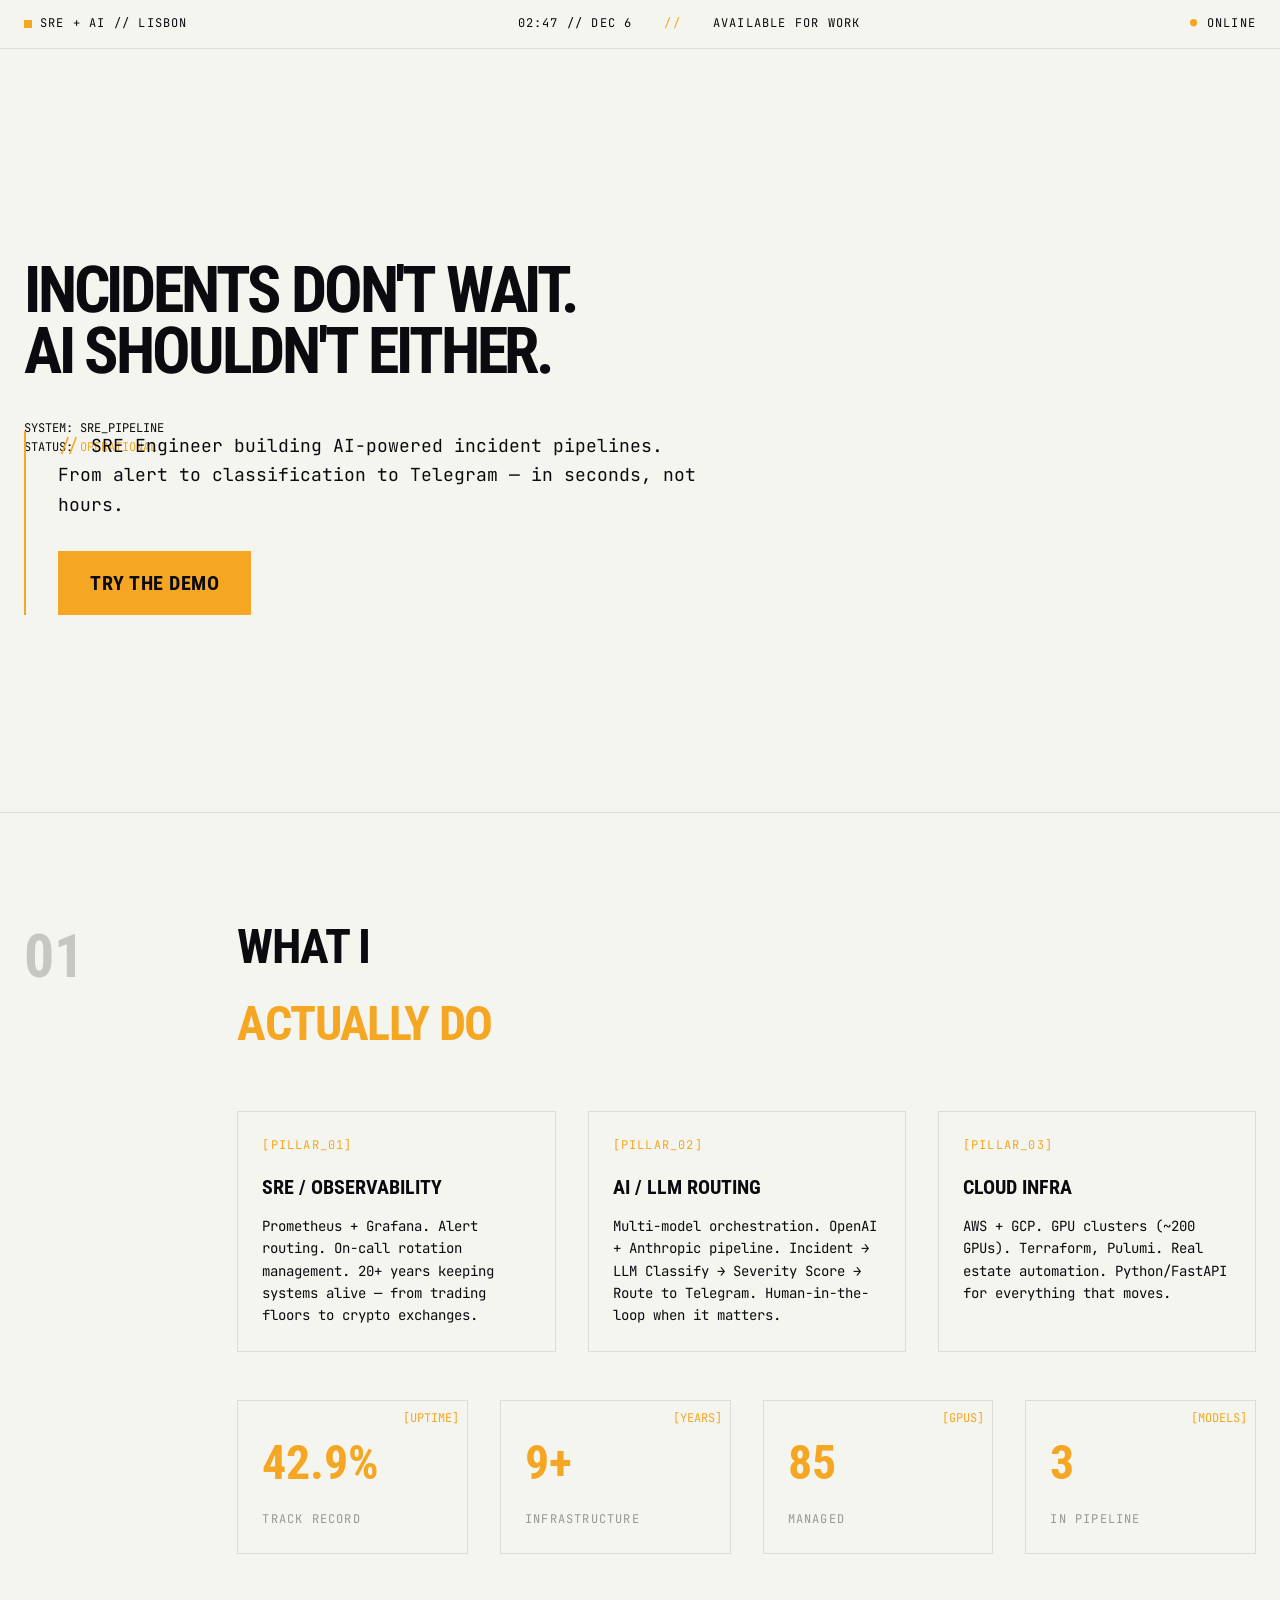
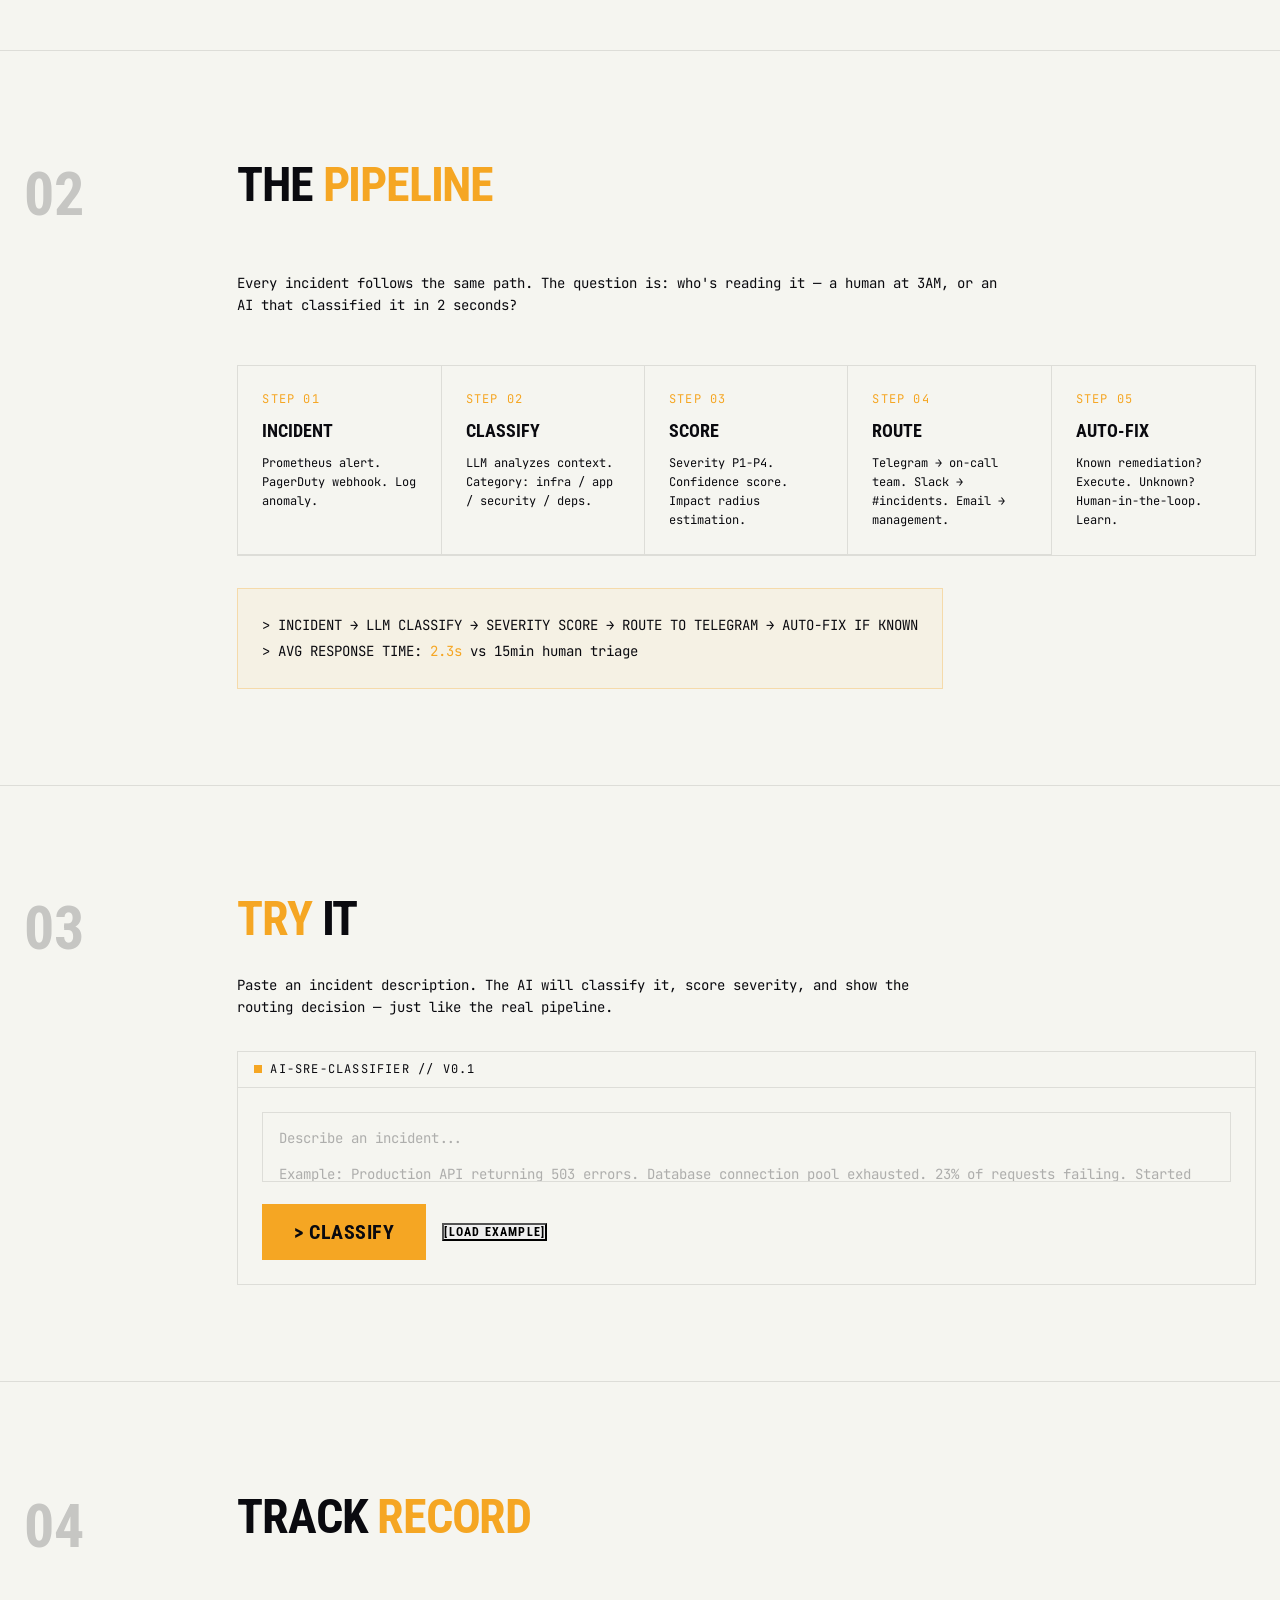
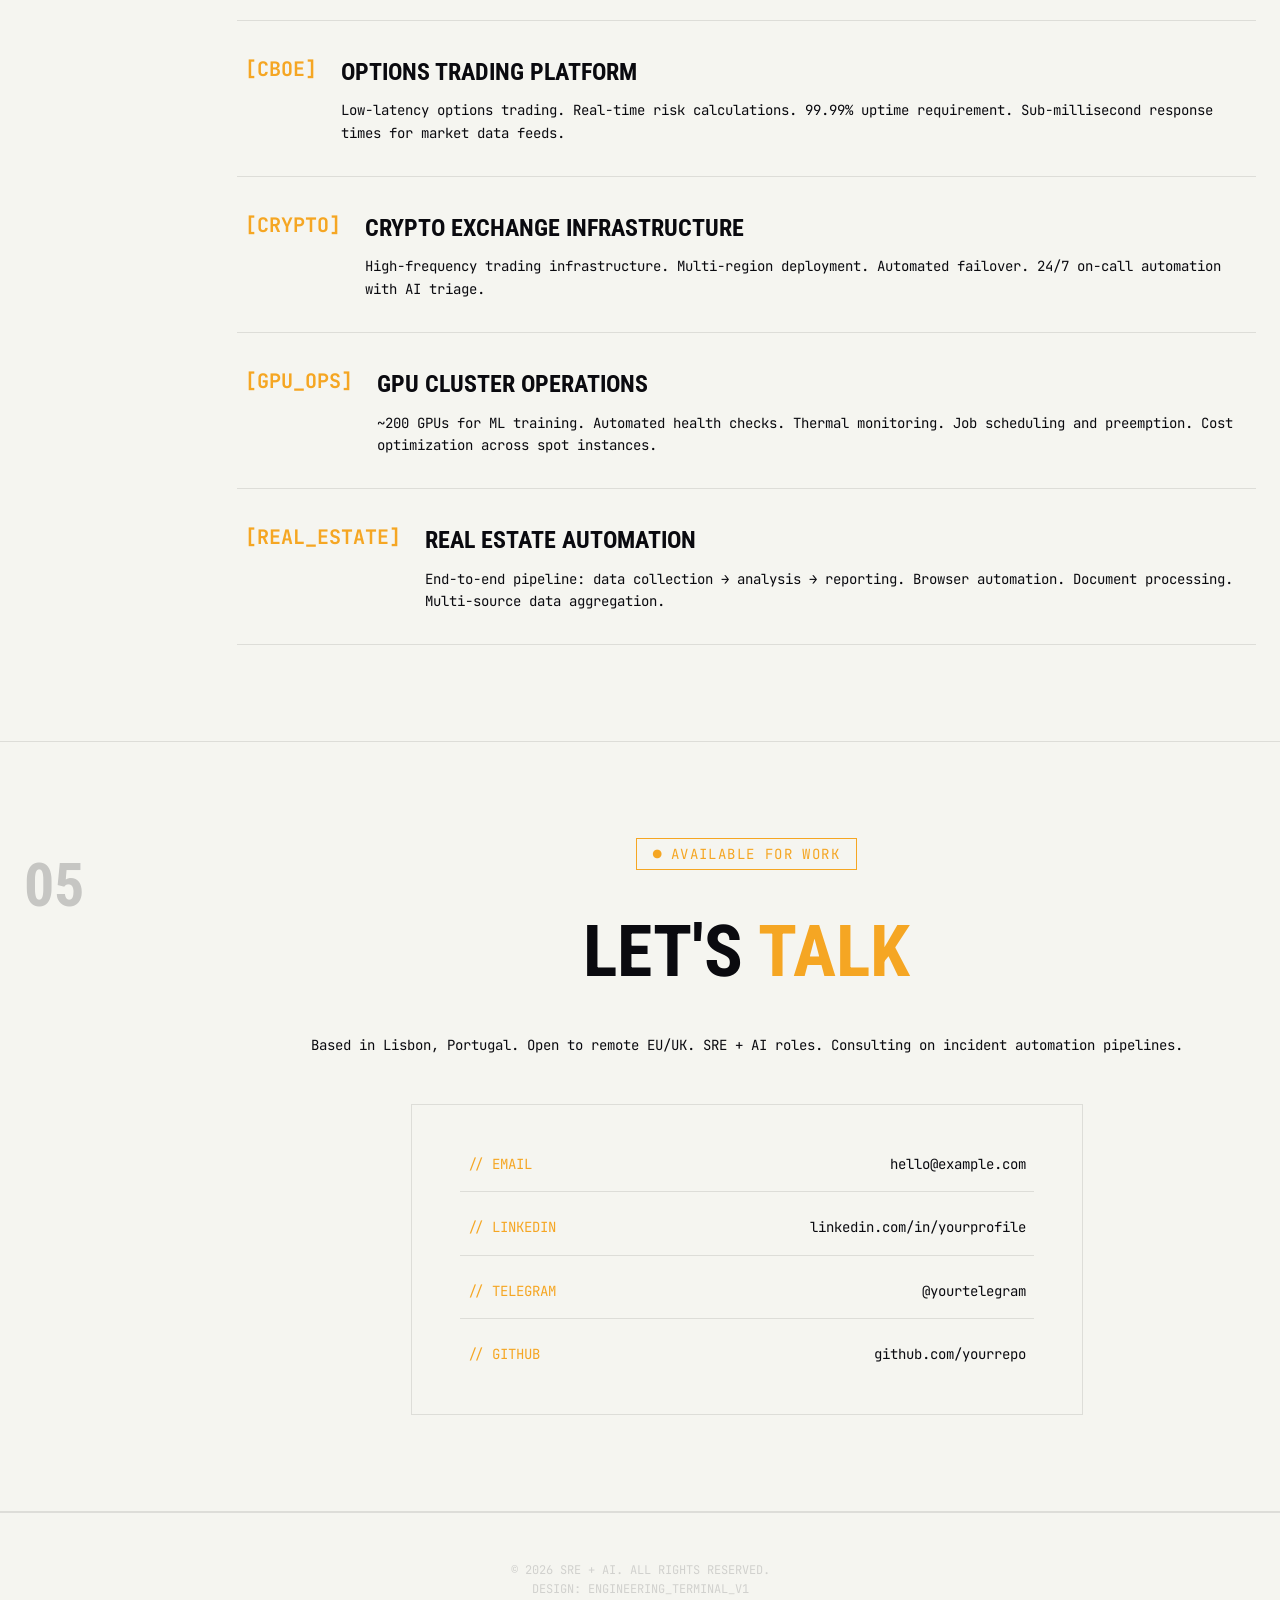
==== static/index.html @ 2156b321 "Initial commit: prepared for GitHub Pages deployment with GitHub Actions" ====
<!DOCTYPE html>
<html lang="en" class="scroll-smooth">
<head>
  <meta charset="UTF-8">
  <meta name="viewport" content="width=device-width, initial-scale=1.0">
  <title>SRE + AI // Lisbon</title>
  <link rel="preconnect" href="https://fonts.googleapis.com">
  <link rel="preconnect" href="https://fonts.gstatic.com" crossorigin>
  <link href="https://fonts.googleapis.com/css2?family=JetBrains+Mono:wght@400;700&family=Roboto+Condensed:wght@400;700&display=swap" rel="stylesheet">
  <link rel="stylesheet" href="styles.css">
</head>
<body>

  <!-- ============ NAV ============ -->
  <nav class="nav-bar">
    <div class="nav-inner">
      <div class="flex items-center gap-2">
        <span class="pulse-dot w-2 h-2 bg-accent inline-block"></span>
        <span>SRE + AI // Lisbon</span>
      </div>
      <div class="hidden md:flex gap-8">
        <span id="nav-clock"></span>
        <span class="text-accent">//</span>
        <span>AVAILABLE FOR WORK</span>
      </div>
      <div class="text-black/50">
        <span class="text-accent font-bold blink">●</span> ONLINE
      </div>
    </div>
  </nav>

  <main class="main-content">

    <!-- ============ HERO ============ -->
    <section class="hero-section fade-in-section">
      <div class="absolute top-10 right-6 text-xs text-black/20 hidden md:block">
        SYSTEM: SRE_PIPELINE<br>
        STATUS: <span class="text-accent">OPERATIONAL</span>
      </div>
      <div class="max-w-5xl">
        <h1 class="hero-headline font-display reveal-text" id="hero-headline">
          INCIDENTS DON'T WAIT.<br>
          AI SHOULDN'T EITHER.
        </h1>
        <div class="hero-sidebar-line fade-in-section grid md:grid-cols-12 gap-8">
          <div class="md:col-span-8">
            <p class="text-lg md:text-xl text-black/70 leading-relaxed mb-8">
              <span class="text-accent">//</span> SRE Engineer building AI-powered incident pipelines. From alert to classification to Telegram — in seconds, not hours.
            </p>
            <a href="#try-it" class="cta-button">
              TRY THE DEMO
            </a>
          </div>
        </div>
      </div>
    </section>

    <!-- ============ 01: WHAT I DO ============ -->
    <section class="section-grid fade-in-section">
      <div class="section-number font-display">01</div>
      <div class="section-content">
        <h2 class="font-display text-4xl md:text-5xl uppercase mb-12 tracking-tight">
          WHAT I<br>
          <span class="text-accent">ACTUALLY DO</span>
        </h2>
        <div class="grid md:grid-cols-3 gap-8">
          <!-- Pillar 1 -->
          <div class="border border-black/10 p-6">
            <div class="text-accent text-xs mb-4 uppercase tracking-widest">[PILLAR_01]</div>
            <h3 class="font-display text-xl uppercase mb-3">SRE / Observability</h3>
            <p class="text-black/50 text-sm">Prometheus + Grafana. Alert routing. On-call rotation management. 20+ years keeping systems alive — from trading floors to crypto exchanges.</p>
          </div>
          <!-- Pillar 2 -->
          <div class="border border-black/10 p-6">
            <div class="text-accent text-xs mb-4 uppercase tracking-widest">[PILLAR_02]</div>
            <h3 class="font-display text-xl uppercase mb-3">AI / LLM Routing</h3>
            <p class="text-black/50 text-sm">Multi-model orchestration. OpenAI + Anthropic pipeline. Incident → LLM Classify → Severity Score → Route to Telegram. Human-in-the-loop when it matters.</p>
          </div>
          <!-- Pillar 3 -->
          <div class="border border-black/10 p-6">
            <div class="text-accent text-xs mb-4 uppercase tracking-widest">[PILLAR_03]</div>
            <h3 class="font-display text-xl uppercase mb-3">Cloud Infra</h3>
            <p class="text-black/50 text-sm">AWS + GCP. GPU clusters (~200 GPUs). Terraform, Pulumi. Real estate automation. Python/FastAPI for everything that moves.</p>
          </div>
        </div>
        <!-- Stats row -->
        <div class="grid grid-cols-2 md:grid-cols-4 gap-8 mt-12">
          <div class="stat-card border border-black/10 p-6 relative">
            <div class="stat-card-label text-accent">[UPTIME]</div>
            <div class="stat-number font-display text-5xl text-accent mb-2 counter" data-target="99" data-suffix=".9%">0.9%</div>
            <div class="stat-desc">TRACK RECORD</div>
          </div>
          <div class="stat-card border border-black/10 p-6 relative">
            <div class="stat-card-label text-accent">[YEARS]</div>
            <div class="stat-number font-display text-5xl text-accent mb-2 counter" data-target="20" data-suffix="+">0+</div>
            <div class="stat-desc">INFRASTRUCTURE</div>
          </div>
          <div class="stat-card border border-black/10 p-6 relative">
            <div class="stat-card-label text-accent">[GPUS]</div>
            <div class="stat-number font-display text-5xl text-accent mb-2 counter" data-target="200" data-suffix="">0</div>
            <div class="stat-desc">MANAGED</div>
          </div>
          <div class="stat-card border border-black/10 p-6 relative">
            <div class="stat-card-label text-accent">[MODELS]</div>
            <div class="stat-number font-display text-5xl text-accent mb-2 counter" data-target="5" data-suffix="">0</div>
            <div class="stat-desc">IN PIPELINE</div>
          </div>
        </div>
      </div>
    </section>

    <!-- ============ 02: AI SRE PIPELINE ============ -->
    <section class="section-grid fade-in-section">
      <div class="section-number font-display">02</div>
      <div class="section-content">
        <h2 class="font-display text-4xl md:text-5xl uppercase mb-12 tracking-tight">
          THE <span class="text-accent">PIPELINE</span>
        </h2>
        <p class="text-black/60 mb-12 max-w-3xl">
          Every incident follows the same path. The question is: who's reading it — a human at 3AM, or an AI that classified it in 2 seconds?
        </p>
        <!-- Pipeline visual -->
        <div class="grid md:grid-cols-5 gap-0 border border-black/10">
          <div class="p-6 border-b md:border-b-0 md:border-r border-black/10 bg-accent/5">
            <div class="text-accent text-xs uppercase tracking-widest mb-2">STEP 01</div>
            <h4 class="font-display text-lg uppercase mb-2">Incident</h4>
            <p class="text-black/40 text-xs">Prometheus alert. PagerDuty webhook. Log anomaly.</p>
          </div>
          <div class="p-6 border-b md:border-b-0 md:border-r border-black/10">
            <div class="text-accent text-xs uppercase tracking-widest mb-2">STEP 02</div>
            <h4 class="font-display text-lg uppercase mb-2">Classify</h4>
            <p class="text-black/40 text-xs">LLM analyzes context. Category: infra / app / security / deps.</p>
          </div>
          <div class="p-6 border-b md:border-b-0 md:border-r border-black/10 bg-accent/5">
            <div class="text-accent text-xs uppercase tracking-widest mb-2">STEP 03</div>
            <h4 class="font-display text-lg uppercase mb-2">Score</h4>
            <p class="text-black/40 text-xs">Severity P1-P4. Confidence score. Impact radius estimation.</p>
          </div>
          <div class="p-6 border-b md:border-b-0 md:border-r border-black/10">
            <div class="text-accent text-xs uppercase tracking-widest mb-2">STEP 04</div>
            <h4 class="font-display text-lg uppercase mb-2">Route</h4>
            <p class="text-black/40 text-xs">Telegram → on-call team. Slack → #incidents. Email → management.</p>
          </div>
          <div class="p-6 bg-accent/5">
            <div class="text-accent text-xs uppercase tracking-widest mb-2">STEP 05</div>
            <h4 class="font-display text-lg uppercase mb-2">Auto-Fix</h4>
            <p class="text-black/40 text-xs">Known remediation? Execute. Unknown? Human-in-the-loop. Learn.</p>
          </div>
        </div>
        <div class="highlight-block mt-8 max-w-3xl">
          > INCIDENT → LLM CLASSIFY → SEVERITY SCORE → ROUTE TO TELEGRAM → AUTO-FIX IF KNOWN<br>
          > AVG RESPONSE TIME: <span class="text-accent">2.3s</span> vs 15min human triage
        </div>
      </div>
    </section>

    <!-- ============ 03: TRY IT (INTERACTIVE DEMO) ============ -->
    <section id="try-it" class="section-grid fade-in-section">
      <div class="section-number font-display">03</div>
      <div class="section-content">
        <h2 class="font-display text-4xl md:text-5xl uppercase mb-4 tracking-tight">
          <span class="text-accent">TRY</span> IT
        </h2>
        <p class="text-black/60 mb-8 max-w-2xl">
          Paste an incident description. The AI will classify it, score severity, and show the routing decision — just like the real pipeline.
        </p>

        <!-- Demo terminal -->
        <div class="border border-black/10 bg-black/5">
          <!-- Terminal header -->
          <div class="border-b border-black/10 px-4 py-2 flex items-center gap-2 text-xs text-black/40 uppercase tracking-widest">
            <span class="pulse-dot w-2 h-2 bg-accent inline-block"></span>
            ai-sre-classifier // v0.1
          </div>
          <!-- Input area -->
          <div class="p-6">
            <textarea id="incident-input" class="input-area w-full h-32 bg-transparent border border-black/10 p-4 font-mono text-sm resize-none focus:outline-none focus:border-accent transition-colors" placeholder="Describe an incident...&#10;&#10;Example: Production API returning 503 errors. Database connection pool exhausted. 23% of requests failing. Started 15 minutes ago."></textarea>
            <div class="flex items-center gap-4 mt-4">
              <button id="classify-btn" class="cta-button text-sm py-3 px-6" onclick="classifyIncident()">
                > CLASSIFY
              </button>
              <button class="text-black/40 hover:text-black/70 text-xs uppercase tracking-widest transition-colors" onclick="loadExample()">
                [LOAD EXAMPLE]
              </button>
              <span id="classify-status" class="text-xs text-black/30 ml-auto"></span>
            </div>
          </div>
          <!-- Output area -->
          <div id="output-area" class="border-t border-black/10 p-6 font-mono text-sm hidden">
            <div id="output-lines" class="space-y-1"></div>
          </div>
        </div>

      </div>
    </section>

    <!-- ============ 04: TRACK RECORD ============ -->
    <section class="section-grid fade-in-section">
      <div class="section-number font-display">04</div>
      <div class="section-content">
        <h2 class="font-display text-4xl md:text-5xl uppercase mb-16 tracking-tight">
          TRACK <span class="text-accent">RECORD</span>
        </h2>
        <div>
          <!-- Case 1 -->
          <div class="case-row">
            <div class="flex flex-col md:flex-row gap-6 md:items-start">
              <div class="case-tag">[CBOE]</div>
              <div>
                <h3 class="font-display text-2xl uppercase mb-2">Options Trading Platform</h3>
                <p class="text-black/50 font-mono text-sm">Low-latency options trading. Real-time risk calculations. 99.99% uptime requirement. Sub-millisecond response times for market data feeds.</p>
              </div>
            </div>
          </div>
          <!-- Case 2 -->
          <div class="case-row">
            <div class="flex flex-col md:flex-row gap-6 md:items-start">
              <div class="case-tag">[CRYPTO]</div>
              <div>
                <h3 class="font-display text-2xl uppercase mb-2">Crypto Exchange Infrastructure</h3>
                <p class="text-black/50 font-mono text-sm">High-frequency trading infrastructure. Multi-region deployment. Automated failover. 24/7 on-call automation with AI triage.</p>
              </div>
            </div>
          </div>
          <!-- Case 3 -->
          <div class="case-row">
            <div class="flex flex-col md:flex-row gap-6 md:items-start">
              <div class="case-tag">[GPU_OPS]</div>
              <div>
                <h3 class="font-display text-2xl uppercase mb-2">GPU Cluster Operations</h3>
                <p class="text-black/50 font-mono text-sm">~200 GPUs for ML training. Automated health checks. Thermal monitoring. Job scheduling and preemption. Cost optimization across spot instances.</p>
              </div>
            </div>
          </div>
          <!-- Case 4 -->
          <div class="case-row">
            <div class="flex flex-col md:flex-row gap-6 md:items-start">
              <div class="case-tag">[REAL_ESTATE]</div>
              <div>
                <h3 class="font-display text-2xl uppercase mb-2">Real Estate Automation</h3>
                <p class="text-black/50 font-mono text-sm">End-to-end pipeline: data collection → analysis → reporting. Browser automation. Document processing. Multi-source data aggregation.</p>
              </div>
            </div>
          </div>
        </div>
      </div>
    </section>

    <!-- ============ 05: CTA ============ -->
    <section id="contact" class="section-grid fade-in-section">
      <div class="section-number font-display">05</div>
      <div class="section-content">
        <div class="text-center mb-12">
          <div class="live-badge">
            <span class="blink mr-2">●</span>AVAILABLE FOR WORK
          </div>
          <h2 class="font-display text-5xl md:text-7xl uppercase mb-6">LET'S <span class="text-accent">TALK</span></h2>
          <p class="text-black/50 max-w-xl mx-auto">Based in Lisbon, Portugal. Open to remote EU/UK. SRE + AI roles. Consulting on incident automation pipelines.</p>
        </div>
        <div class="max-w-2xl mx-auto">
          <div class="border border-black/10 bg-black/5 p-8 md:p-12">
            <div class="space-y-6">
              <!-- Contact links -->
              <div class="border-b border-black/10 pb-4 flex justify-between items-center hover:bg-black/5 px-2 transition-colors">
                <span class="text-accent text-sm">// EMAIL</span>
                <a href="mailto:hello@example.com" class="font-mono text-sm hover:text-accent transition-colors">hello@example.com</a>
              </div>
              <div class="border-b border-black/10 pb-4 flex justify-between items-center hover:bg-black/5 px-2 transition-colors">
                <span class="text-accent text-sm">// LINKEDIN</span>
                <a href="#" class="font-mono text-sm hover:text-accent transition-colors">linkedin.com/in/yourprofile</a>
              </div>
              <div class="border-b border-black/10 pb-4 flex justify-between items-center hover:bg-black/5 px-2 transition-colors">
                <span class="text-accent text-sm">// TELEGRAM</span>
                <a href="#" class="font-mono text-sm hover:text-accent transition-colors">@yourtelegram</a>
              </div>
              <div class="flex justify-between items-center hover:bg-black/5 px-2 transition-colors">
                <span class="text-accent text-sm">// GITHUB</span>
                <a href="#" class="font-mono text-sm hover:text-accent transition-colors">github.com/yourrepo</a>
              </div>
            </div>
          </div>
        </div>
      </div>
    </section>

    <!-- ============ FOOTER ============ -->
    <footer class="footer">
      &copy; 2026 SRE + AI. All rights reserved.<br>
      Design: Engineering_Terminal_V1
    </footer>

  </main>

  <!-- ============ SCRIPTS ============ -->
  <script>
    // --- Clock ---
    function updateClock() {
      const el = document.getElementById('nav-clock');
      if (!el) return;
      const now = new Date();
      const h = String(now.getHours()).padStart(2, '0');
      const m = String(now.getMinutes()).padStart(2, '0');
      const months = ['JAN','FEB','MAR','APR','MAY','JUN','JUL','AUG','SEP','OCT','NOV','DEC'];
      el.textContent = h + ':' + m + ' // ' + months[now.getMonth()] + ' ' + now.getDate();
    }
    updateClock();
    setInterval(updateClock, 10000);

    // --- Hero word-by-word reveal ---
    document.addEventListener('DOMContentLoaded', () => {
      const headline = document.getElementById('hero-headline');
      if (!headline) return;
      const lines = headline.innerHTML.split(/<br[^>]*>/i);
      headline.innerHTML = '';
      let wordIndex = 0;
      lines.forEach((line, lineIdx) => {
        const words = line.trim().split(/\s+/).filter(Boolean);
        words.forEach((word, i) => {
          const span = document.createElement('span');
          span.textContent = word;
          span.style.transitionDelay = (wordIndex * 60) + 'ms';
          headline.appendChild(span);
          if (i < words.length - 1) headline.appendChild(document.createTextNode(' '));
          setTimeout(() => span.classList.add('visible'), 100);
          wordIndex++;
        });
        if (lineIdx < lines.length - 1) headline.appendChild(document.createElement('br'));
      });
    });

    // --- Scroll fade-in + counters ---
    const observer = new IntersectionObserver((entries) => {
      entries.forEach(entry => {
        if (entry.isIntersecting) {
          entry.target.classList.add('is-visible');
          entry.target.querySelectorAll('.counter').forEach(counter => {
            const target = +counter.getAttribute('data-target');
            const suffix = counter.getAttribute('data-suffix') || '';
            const duration = 2000;
            const increment = target / (duration / 16);
            let current = 0;
            const update = () => {
              current += increment;
              if (current < target) {
                counter.innerText = Math.ceil(current) + suffix;
                requestAnimationFrame(update);
              } else {
                counter.innerText = target + suffix;
              }
            };
            update();
            counter.classList.remove('counter');
          });
        }
      });
    }, { threshold: 0.1, rootMargin: '0px 0px -50px 0px' });
    document.querySelectorAll('.fade-in-section').forEach(s => observer.observe(s));

    // --- Incident Demo ---
    const incidentExamples = [
      "Production API returning 503 errors. Database connection pool exhausted. 23% of requests failing. Started 15 minutes ago.",
      "Disk usage at 98% on primary DB server. Write latency increased 5x. Replication lag growing. No auto-scaling configured.",
      "Suspicious login attempts detected from 3 different countries within 5 minutes. Account lockout policy not triggered. Potential credential stuffing attack.",
      "Kubernetes pod CrashLoopBackOff on payment-service. OOMKilled. Memory limit 512Mi, actual usage 1.2Gi. No recent deployments.",
      "SSL certificate expires in 48 hours on cdn.example.com. Auto-renewal failed. ACME challenge DNS record missing."
    ];

    function loadExample() {
      const input = document.getElementById('incident-input');
      input.value = incidentExamples[Math.floor(Math.random() * incidentExamples.length)];
      input.focus();
    }

    // Simulated classification (works without backend)
    function classifyIncident() {
      const input = document.getElementById('incident-input').value.trim();
      if (!input) return;

      const btn = document.getElementById('classify-btn');
      const status = document.getElementById('classify-status');
      const outputArea = document.getElementById('output-area');
      const outputLines = document.getElementById('output-lines');

      btn.disabled = true;
      btn.textContent = '> PROCESSING...';
      status.textContent = 'Analyzing incident...';
      outputArea.classList.remove('hidden');
      outputLines.innerHTML = '';

      // Simple rule-based classifier (demo mode)
      const lower = input.toLowerCase();
      let category, severity, confidence, route, action;

      if (lower.includes('503') || lower.includes('connection pool') || lower.includes('failing') || lower.includes('crashloop') || lower.includes('oom')) {
        category = 'INFRASTRUCTURE';
        severity = 'P1';
        confidence = 92;
        route = 'Telegram → #oncall-primary';
        action = 'Auto-restart pod + scale connection pool';
      } else if (lower.includes('disk') || lower.includes('ssl') || lower.includes('certificate') || lower.includes('latency')) {
        category = 'INFRASTRUCTURE';
        severity = 'P2';
        confidence = 88;
        route = 'Telegram → #infra-team';
        action = 'Manual review recommended';
      } else if (lower.includes('suspicious') || lower.includes('attack') || lower.includes('login') || lower.includes('credential')) {
        category = 'SECURITY';
        severity = 'P1';
        confidence = 95;
        route = 'Telegram → #security-oncall';
        action = 'Block IPs + force password reset';
      } else if (lower.includes('payment') || lower.includes('billing') || lower.includes('transaction')) {
        category = 'APPLICATION';
        severity = 'P1';
        confidence = 90;
        route = 'Telegram → #payments-team';
        action = 'Enable circuit breaker + fallback';
      } else {
        category = 'APPLICATION';
        severity = 'P3';
        confidence = 75;
        route = 'Slack → #incidents';
        action = 'Human triage required';
      }

      const lines = [
        { text: '> INPUT_RECEIVED: ' + input.substring(0, 80) + (input.length > 80 ? '...' : ''), delay: 300 },
        { text: '> CLASSIFYING...', delay: 600 },
        { text: '', delay: 800 },
        { text: '> CATEGORY:    ' + category, delay: 1000, color: category === 'SECURITY' ? '#dc2626' : '#f5a623' },
        { text: '> SEVERITY:    ' + severity, delay: 1200, color: severity === 'P1' ? '#dc2626' : severity === 'P2' ? '#f5a623' : '#0a0a0f' },
        { text: '> CONFIDENCE:  ' + confidence + '%', delay: 1400 },
        { text: '> ROUTE:       ' + route, delay: 1600, color: '#f5a623' },
        { text: '> ACTION:      ' + action, delay: 1800 },
        { text: '', delay: 1900 },
        { text: '> STATUS: CLASSIFIED in ' + (Math.random() * 1.5 + 1.5).toFixed(1) + 's', delay: 2100, color: '#16a34a' },
      ];

      lines.forEach(line => {
        setTimeout(() => {
          const div = document.createElement('div');
          div.textContent = line.text;
          if (line.color) div.style.color = line.color;
          div.style.opacity = '0';
          div.style.transform = 'translateX(-10px)';
          div.style.transition = 'opacity 0.3s, transform 0.3s';
          outputLines.appendChild(div);
          requestAnimationFrame(() => {
            div.style.opacity = '1';
            div.style.transform = 'translateX(0)';
          });
        }, line.delay);
      });

      setTimeout(() => {
        btn.disabled = false;
        btn.textContent = '> CLASSIFY';
        status.textContent = 'Done. Try another incident.';
      }, 2400);
    }
  </script>

</body>
</html>
---- static/styles.css ----
/* ============================================================
   AI SRE Terminal — Engineering Terminal Design System
   Based on ai-bootcamp.ru visual clone
   ============================================================ */

:root {
  --bg: #f5f5f0;
  --text: #0a0a0f;
  --accent: #f5a623;
  --accent-5: rgba(245, 166, 35, 0.05);
  --accent-10: rgba(245, 166, 35, 0.10);
  --accent-30: rgba(245, 166, 35, 0.30);
  --accent-80: rgba(245, 166, 35, 0.50);
  --black-5: rgba(10, 10, 15, 0.05);
  --black-10: rgba(10, 10, 15, 0.10);
  --black-15: rgba(10, 10, 15, 0.15);
  --black-20: rgba(10, 10, 15, 0.20);
  --black-30: rgba(10, 10, 15, 0.30);
  --black-40: rgba(10, 10, 15, 0.40);
  --black-50: rgba(10, 10, 15, 0.50);
  --black-60: rgba(10, 10, 15, 0.60);
  --black-70: rgba(10, 10, 15, 0.70);
  --max-width: 1440px;
}

/* --- Reset & Base --- */
*, *::before, *::after { box-sizing: border-box; margin: 0; padding: 0; }
* { border-radius: 0 !important; }
html { scroll-behavior: smooth; }

body {
  background-color: var(--bg);
  color: var(--text);
  font-family: 'JetBrains Mono', monospace;
  font-size: 14px;
  line-height: 1.6;
  overflow-x: hidden;
  -webkit-font-smoothing: antialiased;
  -moz-osx-font-smoothing: grayscale;
}

::selection { background-color: var(--text); color: var(--bg); }
::-moz-selection { background-color: var(--text); color: var(--bg); }

a { color: inherit; text-decoration: none; }

/* --- Typography --- */
.font-display, h1, h2, h3, h4, button, .cta-button {
  font-family: 'Roboto Condensed', sans-serif;
  font-weight: 700;
  font-variant-numeric: tabular-nums;
  font-feature-settings: "tnum" 1, "kern" 1;
  -webkit-font-smoothing: antialiased;
  text-rendering: optimizeLegibility;
}

.text-accent { color: var(--accent); }
.text-black\\/20 { color: var(--black-20); }
.text-black\\/30 { color: var(--black-30); }
.text-black\\/40 { color: var(--black-40); }
.text-black\\/50 { color: var(--black-50); }
.text-black\\/60 { color: var(--black-60); }
.text-black\\/70 { color: var(--black-70); }

/* --- Utility --- */
.flex { display: flex; }
.items-center { align-items: center; }
.justify-between { justify-content: space-between; }
.gap-2 { gap: 0.5rem; }
.gap-4 { gap: 1rem; }
.gap-6 { gap: 1.5rem; }
.gap-8 { gap: 2rem; }
.ml-auto { margin-left: auto; }
.mr-2 { margin-right: 0.5rem; }
.mb-2 { margin-bottom: 0.5rem; }
.mb-3 { margin-bottom: 0.75rem; }
.mb-4 { margin-bottom: 1rem; }
.mb-6 { margin-bottom: 1.5rem; }
.mb-8 { margin-bottom: 2rem; }
.mb-12 { margin-bottom: 3rem; }
.mb-16 { margin-bottom: 4rem; }
.mt-4 { margin-top: 1rem; }
.mt-8 { margin-top: 2rem; }
.mt-12 { margin-top: 3rem; }
.p-4 { padding: 1rem; }
.p-6 { padding: 1.5rem; }
.p-8 { padding: 2rem; }
.px-2 { padding-left: 0.5rem; padding-right: 0.5rem; }
.px-4 { padding-left: 1rem; padding-right: 1rem; }
.py-2 { padding-top: 0.5rem; padding-bottom: 0.5rem; }
.py-3 { padding-top: 0.75rem; padding-bottom: 0.75rem; }
.py-4 { padding-top: 1rem; padding-bottom: 1rem; }
.px-6 { padding-left: 1.5rem; padding-right: 1.5rem; }
.pb-4 { padding-bottom: 1rem; }
.hidden { display: none; }
.inline-block { display: inline-block; }
.w-full { width: 100%; }
.w-2 { width: 0.5rem; }
.h-2 { height: 0.5rem; }
.max-w-2xl { max-width: 42rem; }
.max-w-3xl { max-width: 48rem; }
.max-w-5xl { max-width: 64rem; }
.uppercase { text-transform: uppercase; }
.tracking-tight { letter-spacing: -0.025em; }
.tracking-widest { letter-spacing: 0.1em; }
.tracking-wider { letter-spacing: 0.05em; }
.text-xs { font-size: 0.75rem; }
.text-sm { font-size: 0.875rem; }
.text-lg { font-size: 1.125rem; }
.text-xl { font-size: 1.25rem; }
.text-2xl { font-size: 1.5rem; }
.text-4xl { font-size: 2.25rem; }
.text-5xl { font-size: 3rem; }
.text-6xl { font-size: 3.75rem; }
.text-7xl { font-size: 4.5rem; }
.leading-relaxed { line-height: 1.625; }
.font-bold { font-weight: 700; }
.font-mono { font-family: 'JetBrains Mono', monospace; }
.relative { position: relative; }
.absolute { position: absolute; }
.overflow-hidden { overflow: hidden; }
.resize-none { resize: none; }
.space-y-1 > * + * { margin-top: 0.25rem; }
.space-y-6 > * + * { margin-top: 1.5rem; }
.shrink-0 { flex-shrink: 0; }
.text-center { text-align: center; }
.mx-auto { margin-left: auto; margin-right: auto; }

/* --- Nav --- */
.nav-bar {
  position: fixed;
  top: 0; left: 0;
  width: 100%; z-index: 50;
  border-bottom: 1px solid var(--black-10);
  background-color: rgba(245, 245, 240, 0.95);
  backdrop-filter: blur(4px);
  -webkit-backdrop-filter: blur(4px);
}
.nav-inner {
  max-width: var(--max-width);
  margin: 0 auto;
  padding: 0 1.5rem;
  height: 3rem;
  display: flex;
  align-items: center;
  justify-content: space-between;
  font-size: 0.75rem;
  letter-spacing: 0.1em;
  text-transform: uppercase;
}

/* --- Main Content --- */
.main-content {
  width: 100%;
  max-width: var(--max-width);
  margin: 0 auto;
  padding-top: 3rem;
}

/* --- Hero --- */
.hero-section {
  min-height: 85vh;
  padding: 6rem 1.5rem 5rem;
  display: flex;
  flex-direction: column;
  justify-content: center;
  border-bottom: 1px solid var(--black-10);
  position: relative;
}
.hero-headline {
  font-size: clamp(2.25rem, 5vw, 4.5rem);
  line-height: 0.95;
  text-transform: uppercase;
  letter-spacing: -0.05em;
  margin-bottom: 3rem;
}
.hero-sidebar-line {
  border-left: 2px solid var(--accent);
  padding-left: 1.5rem;
}

/* --- Section Grid --- */
.section-grid {
  display: grid;
  grid-template-columns: 1fr;
  gap: 3rem;
  padding: 6rem 1.5rem;
  border-bottom: 1px solid var(--black-10);
}
.section-number {
  font-family: 'Roboto Condensed', sans-serif;
  font-size: 3.75rem;
  color: var(--black-20);
}
.section-content { }

/* --- Grid responsive --- */
.grid { display: grid; }
.grid-cols-2 { grid-template-columns: repeat(2, 1fr); }
.grid-cols-4 { grid-template-columns: repeat(4, 1fr); }
.gap-0 { gap: 0; }
.gap-px { gap: 1px; }

@media (min-width: 768px) {
  .section-grid {
    grid-template-columns: repeat(12, 1fr);
  }
  .section-number { grid-column: span 2; }
  .section-content { grid-column: span 10; }
  .md\:col-span-8 { grid-column: span 8; }
  .md\:col-span-10 { grid-column: span 10; }
  .md\:grid-cols-2 { grid-template-columns: repeat(2, 1fr); }
  .md\:grid-cols-3 { grid-template-columns: repeat(3, 1fr); }
  .md\:grid-cols-4 { grid-template-columns: repeat(4, 1fr); }
  .md\:grid-cols-5 { grid-template-columns: repeat(5, 1fr); }
  .md\:grid-cols-12 { grid-template-columns: repeat(12, 1fr); }
  .md\:flex { display: flex; }
  .md\:flex-row { flex-direction: row; }
  .md\:items-start { align-items: start; }
  .md\:border-r { border-right: 1px solid var(--black-10); }
  .md\:border-b-0 { border-bottom: none; }
  .md\:p-12 { padding: 3rem; }
  .md\:text-5xl { font-size: 3rem; }
  .md\:text-6xl { font-size: 3.75rem; }
  .md\:text-7xl { font-size: 4.5rem; }
  .md\:block { display: block; }
  .hero-sidebar-line { padding-left: 2rem; }
}

@media (min-width: 640px) {
  .sm\:grid-cols-2 { grid-template-columns: repeat(2, 1fr); }
}

@media (min-width: 1024px) {
  .lg\:grid-cols-4 { grid-template-columns: repeat(4, 1fr); }
}

/* --- Stat Card --- */
.stat-card {
  border: 1px solid var(--black-10);
  padding: 1.5rem;
  position: relative;
}
.stat-card-label {
  position: absolute;
  top: 0.5rem; right: 0.5rem;
  color: var(--accent);
  font-size: 0.75rem;
}
.stat-number {
  font-family: 'Roboto Condensed', sans-serif;
  font-weight: 700;
  font-size: 3rem;
  color: var(--accent);
  margin-bottom: 0.5rem;
}
.stat-desc {
  font-size: 0.75rem;
  text-transform: uppercase;
  letter-spacing: 0.1em;
  color: var(--black-40);
}

/* --- Case Row --- */
.case-row {
  border-top: 1px solid var(--black-10);
  padding: 2rem 0.5rem;
  transition: background-color 0.3s ease;
}
.case-row:hover { background-color: var(--black-5); }
.case-row:last-child { border-bottom: 1px solid var(--black-10); }
.case-tag {
  color: var(--accent);
  font-weight: 700;
  font-size: 1.25rem;
  flex-shrink: 0;
}

/* --- CTA Button --- */
.cta-button {
  display: inline-block;
  background-color: var(--accent);
  color: var(--text);
  padding: 1rem 2rem;
  font-family: 'Roboto Condensed', sans-serif;
  font-weight: 700;
  font-size: 1.25rem;
  text-transform: uppercase;
  letter-spacing: 0.025em;
  border: none;
  cursor: pointer;
  transition: background-color 0.3s ease, color 0.3s ease;
}
.cta-button:hover {
  background-color: var(--text);
  color: var(--bg);
}
.cta-button:disabled {
  opacity: 0.5;
  cursor: not-allowed;
}

/* --- Live Badge --- */
.live-badge {
  display: inline-block;
  border: 1px solid var(--accent);
  color: var(--accent);
  padding: 0.25rem 1rem;
  font-size: 0.875rem;
  text-transform: uppercase;
  letter-spacing: 0.1em;
  margin-bottom: 1.5rem;
}

/* --- Highlight Block --- */
.highlight-block {
  color: var(--text);
  border: 1px solid var(--accent-30);
  background-color: var(--accent-5);
  padding: 1.5rem;
  display: inline-block;
  font-family: 'JetBrains Mono', monospace;
  font-size: 0.875rem;
  line-height: 1.8;
}

/* --- Input Area --- */
.input-area {
  background: transparent;
  border: 1px solid var(--black-10);
  color: var(--text);
  font-family: 'JetBrains Mono', monospace;
  font-size: 0.875rem;
  padding: 1rem;
  transition: border-color 0.3s ease;
}
.input-area:focus {
  outline: none;
  border-color: var(--accent);
}
.input-area::placeholder {
  color: var(--black-30);
}

/* --- Pulse Dot --- */
.pulse-dot { animation: pulse-amber 2s infinite; }
.bg-accent { background-color: var(--accent); }
@keyframes pulse-amber {
  0% { box-shadow: 0 0 var(--accent-80); }
  70% { box-shadow: 0 0 0 10px transparent; }
  100% { box-shadow: 0 0 0 10px transparent; }
}

/* --- Blink --- */
.blink { animation: blinker 1s linear infinite; }
@keyframes blinker { 50% { opacity: 0; } }

/* --- Reveal Text --- */
.reveal-text span {
  opacity: 0;
  transform: translateY(10px);
  display: inline-block;
  transition: opacity 0.5s ease, transform 0.5s ease;
}
.reveal-text span.visible {
  opacity: 1;
  transform: translateY(0);
}

/* --- Fade-in Sections --- */
.fade-in-section {
  opacity: 0;
  transform: translateY(30px);
  transition: opacity 0.8s ease-out, transform 0.8s ease-out;
  will-change: opacity, transform;
}
.fade-in-section.is-visible {
  opacity: 1;
  transform: translateY(0);
}

/* --- Border utilities --- */
.border { border: 1px solid var(--black-10); }
.border-b { border-bottom: 1px solid var(--black-10); }
.border-t { border-top: 1px solid var(--black-10); }
.border-l { border-left: 1px solid var(--black-10); }
.border-r { border-right: 1px solid var(--black-10); }
.border-black\\/10 { border-color: var(--black-10); }

/* --- Background utilities --- */
.bg-black\\/5 { background-color: var(--black-5); }
.bg-transparent { background-color: transparent; }
.bg-accent\\/5 { background-color: var(--accent-5); }

/* --- Hover --- */
.hover\\:bg-black\\/5:hover { background-color: var(--black-5); }
.hover\\:text-accent:hover { color: var(--accent); }
.hover\\:text-black\\/70:hover { color: var(--black-70); }
.hover\\:bg-black\\/5 { }
.hover\\:text-black\\/40:hover { color: var(--black-40); }

/* --- Transition --- */
.transition-colors { transition: color 0.3s ease, background-color 0.3s ease; }

/* --- Footer --- */
.footer {
  padding: 3rem 1.5rem;
  border-top: 1px solid var(--black-10);
  text-align: center;
  color: var(--black-15);
  font-size: 0.75rem;
  text-transform: uppercase;
}

/* --- Pipeline Step Hover --- */
.section-content .grid.md\:grid-cols-5 > div {
  transition: background-color 0.3s ease;
}
.section-content .grid.md\:grid-cols-5 > div:hover {
  background-color: var(--accent-5) !important;
}

/* --- Flex responsive --- */
.flex-col { flex-direction: column; }
@media (min-width: 768px) {
  .md\:flex-row { flex-direction: row; }
}
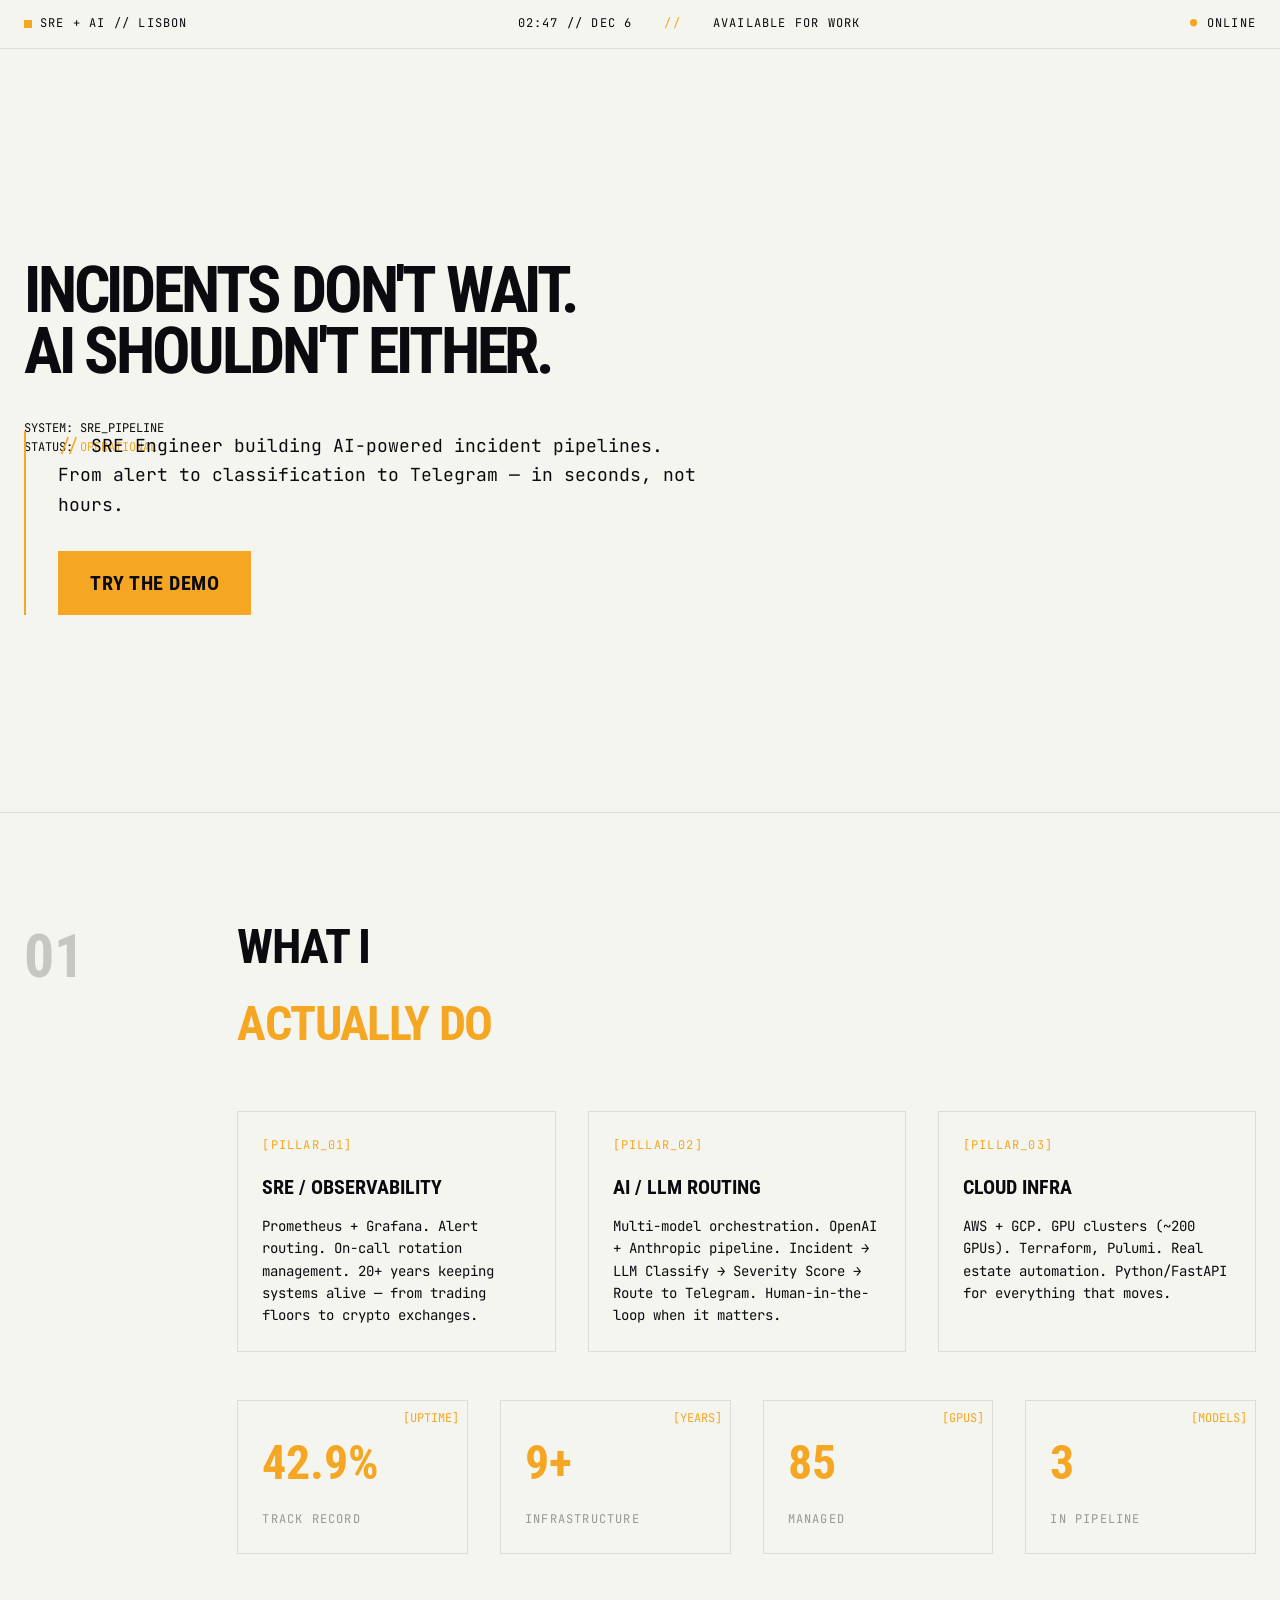
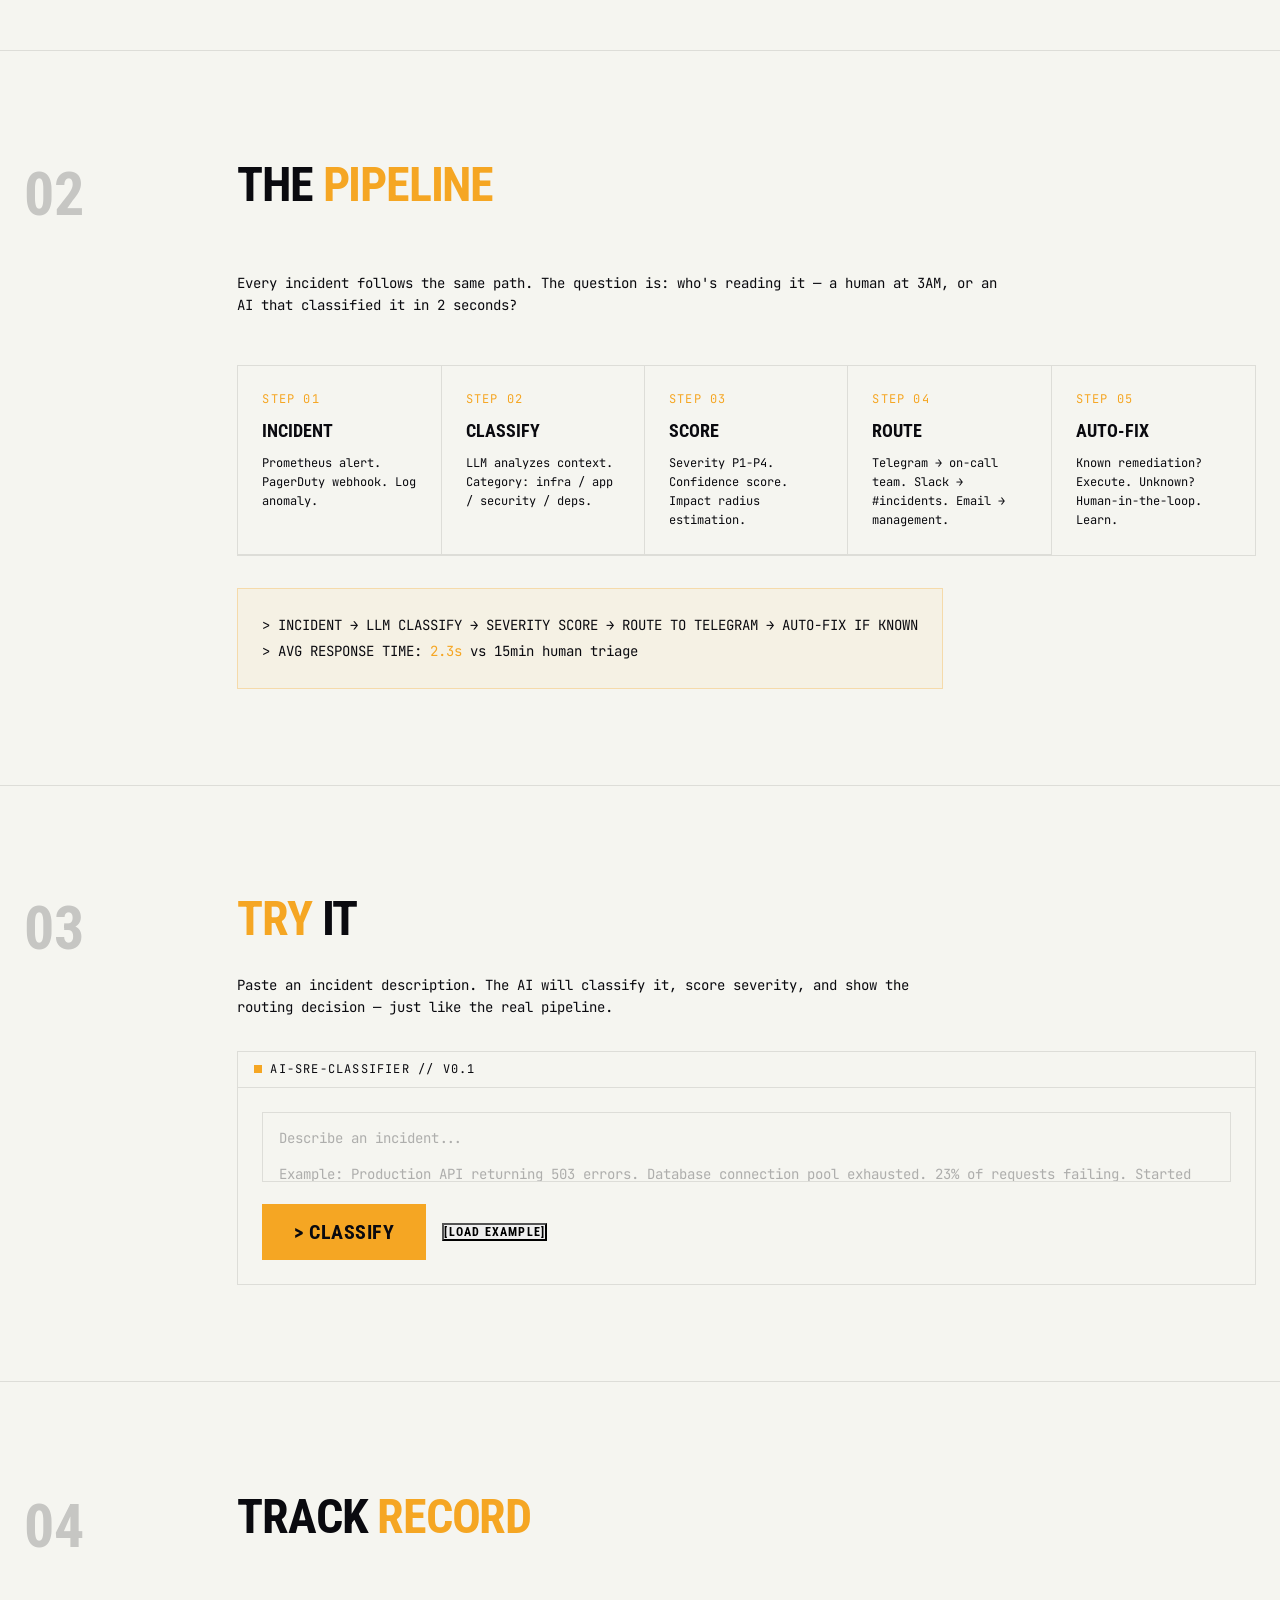
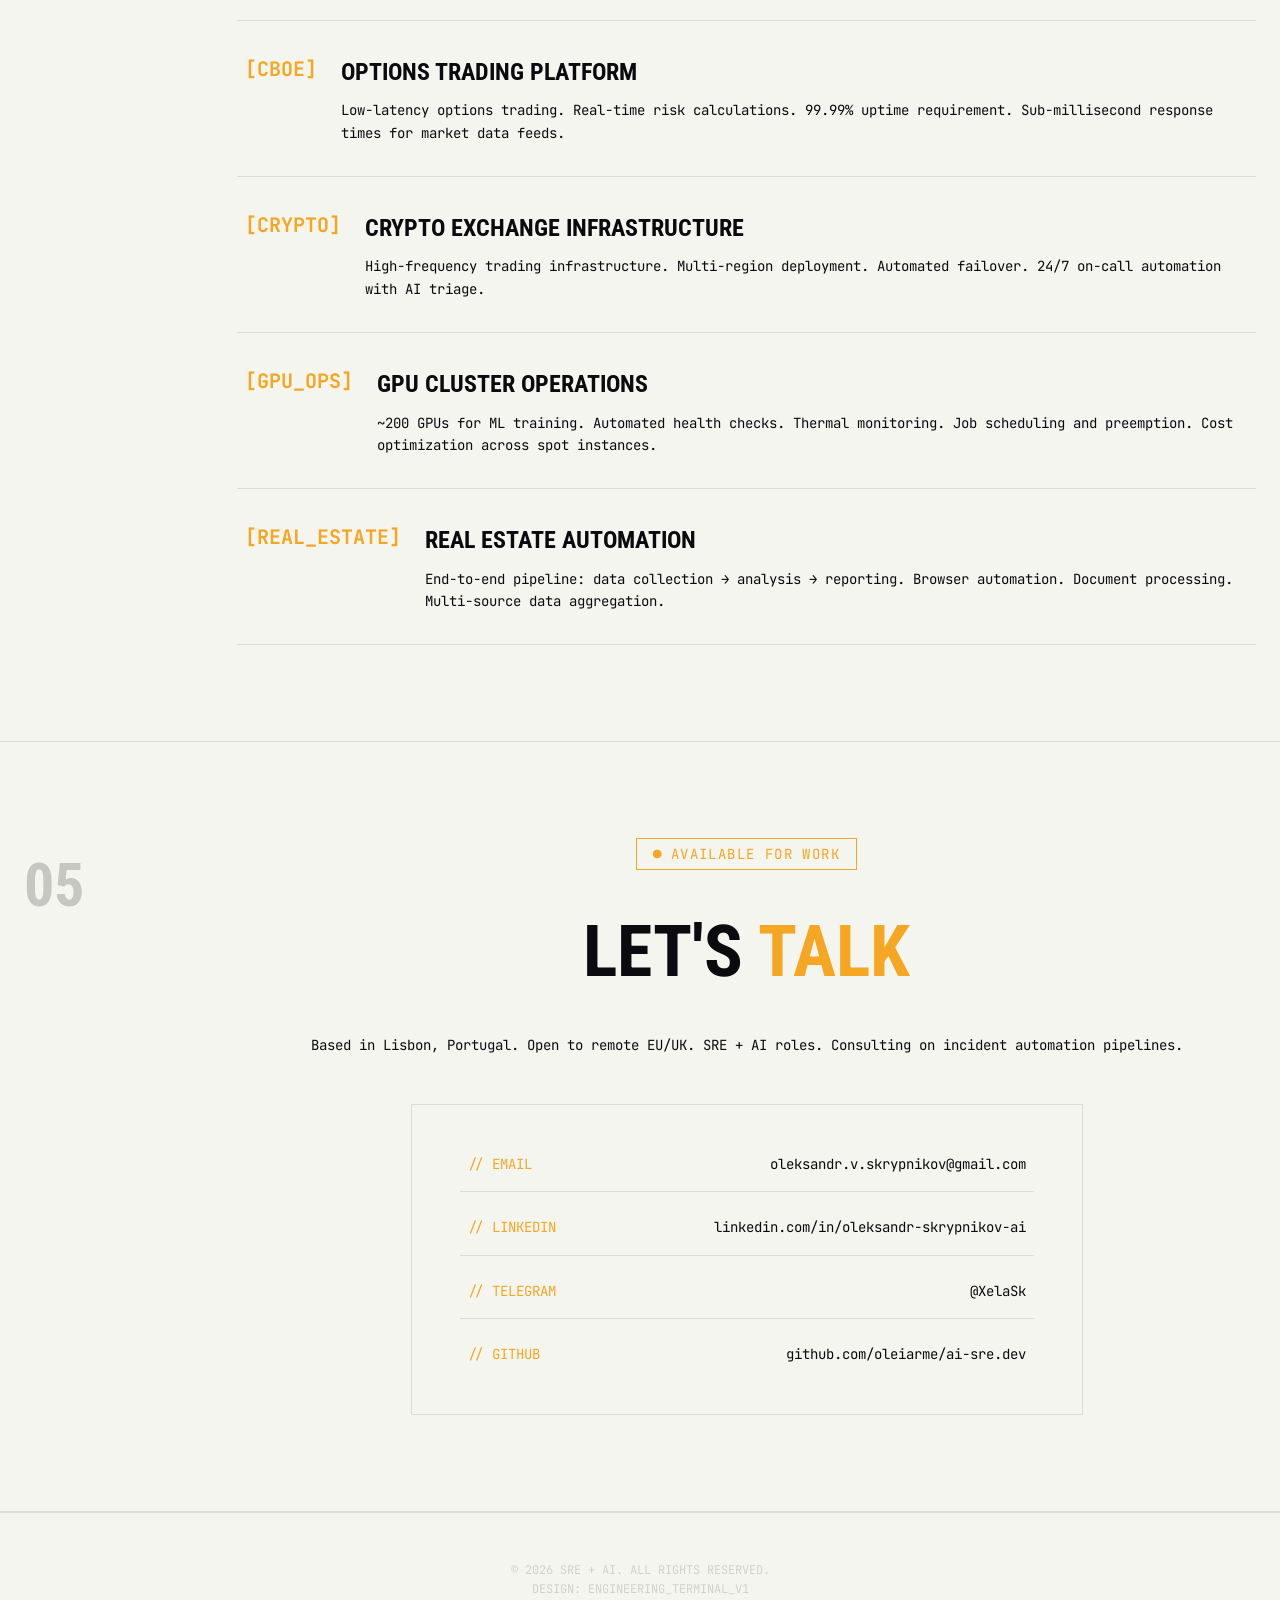
==== commit 8945bb54: "Update contact information" ====
--- a/static/index.html
+++ b/static/index.html
@@ -263,19 +263,19 @@
               <!-- Contact links -->
               <div class="border-b border-black/10 pb-4 flex justify-between items-center hover:bg-black/5 px-2 transition-colors">
                 <span class="text-accent text-sm">// EMAIL</span>
-                <a href="mailto:hello@example.com" class="font-mono text-sm hover:text-accent transition-colors">hello@example.com</a>
+                <a href="mailto:oleksandr.v.skrypnikov@gmail.com" class="font-mono text-sm hover:text-accent transition-colors">oleksandr.v.skrypnikov@gmail.com</a>
               </div>
               <div class="border-b border-black/10 pb-4 flex justify-between items-center hover:bg-black/5 px-2 transition-colors">
                 <span class="text-accent text-sm">// LINKEDIN</span>
-                <a href="#" class="font-mono text-sm hover:text-accent transition-colors">linkedin.com/in/yourprofile</a>
+                <a href="https://www.linkedin.com/in/oleksandr-skrypnikov-ai" target="_blank" class="font-mono text-sm hover:text-accent transition-colors">linkedin.com/in/oleksandr-skrypnikov-ai</a>
               </div>
               <div class="border-b border-black/10 pb-4 flex justify-between items-center hover:bg-black/5 px-2 transition-colors">
                 <span class="text-accent text-sm">// TELEGRAM</span>
-                <a href="#" class="font-mono text-sm hover:text-accent transition-colors">@yourtelegram</a>
+                <a href="https://t.me/XelaSk" target="_blank" class="font-mono text-sm hover:text-accent transition-colors">@XelaSk</a>
               </div>
               <div class="flex justify-between items-center hover:bg-black/5 px-2 transition-colors">
                 <span class="text-accent text-sm">// GITHUB</span>
-                <a href="#" class="font-mono text-sm hover:text-accent transition-colors">github.com/yourrepo</a>
+                <a href="https://github.com/oleiarme/ai-sre.dev" target="_blank" class="font-mono text-sm hover:text-accent transition-colors">github.com/oleiarme/ai-sre.dev</a>
               </div>
             </div>
           </div>
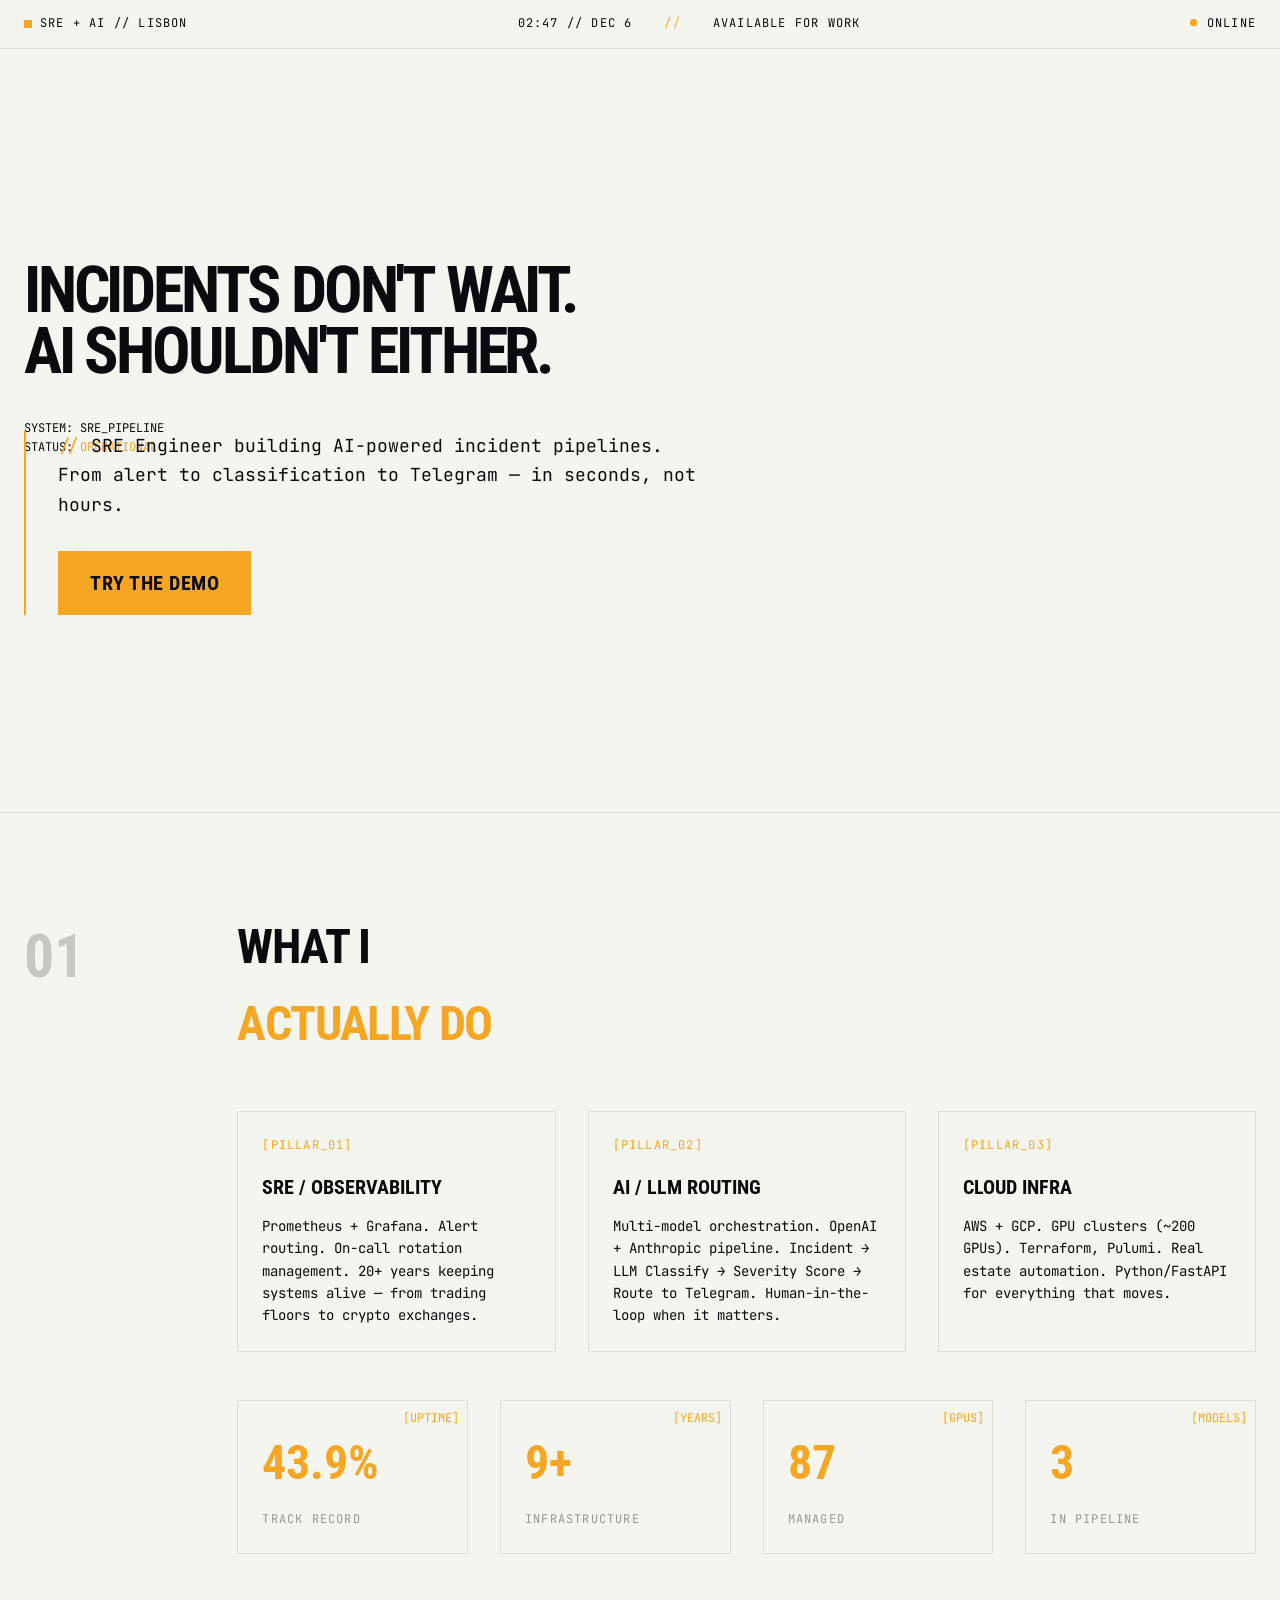
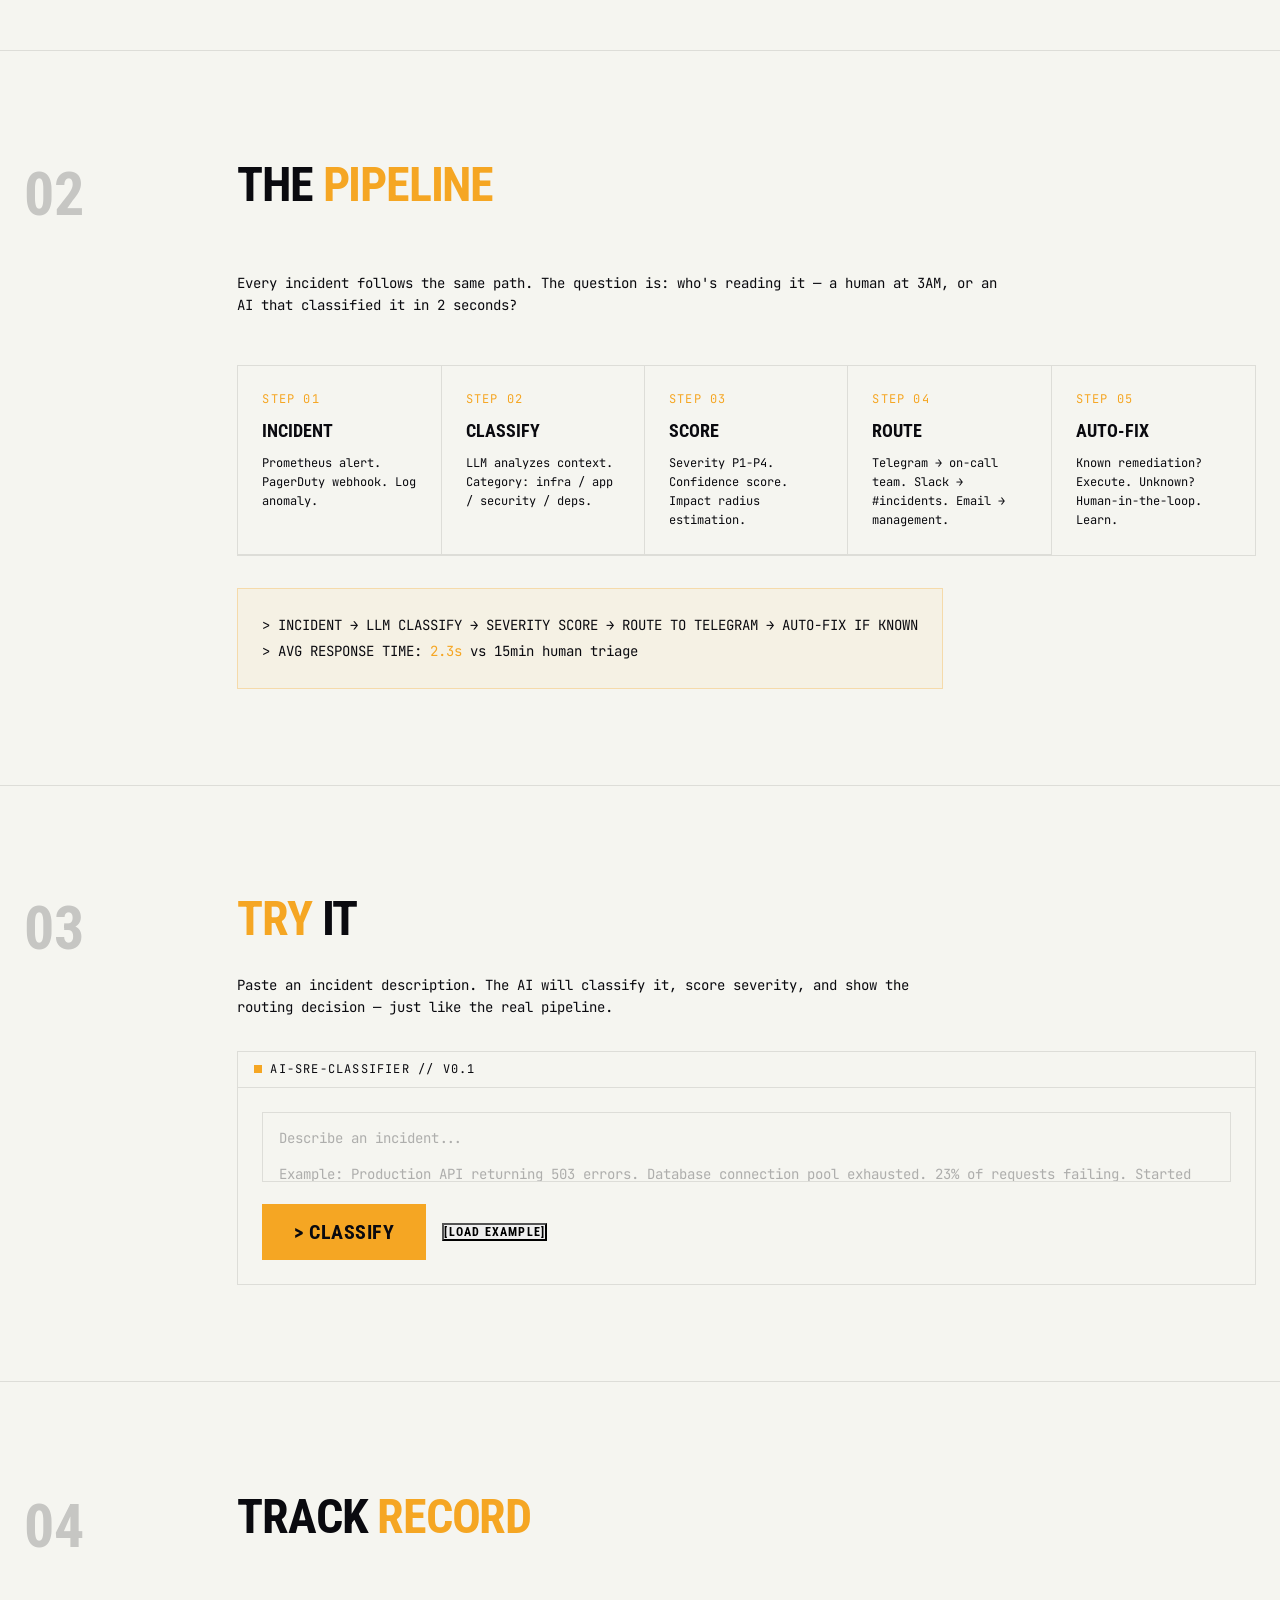
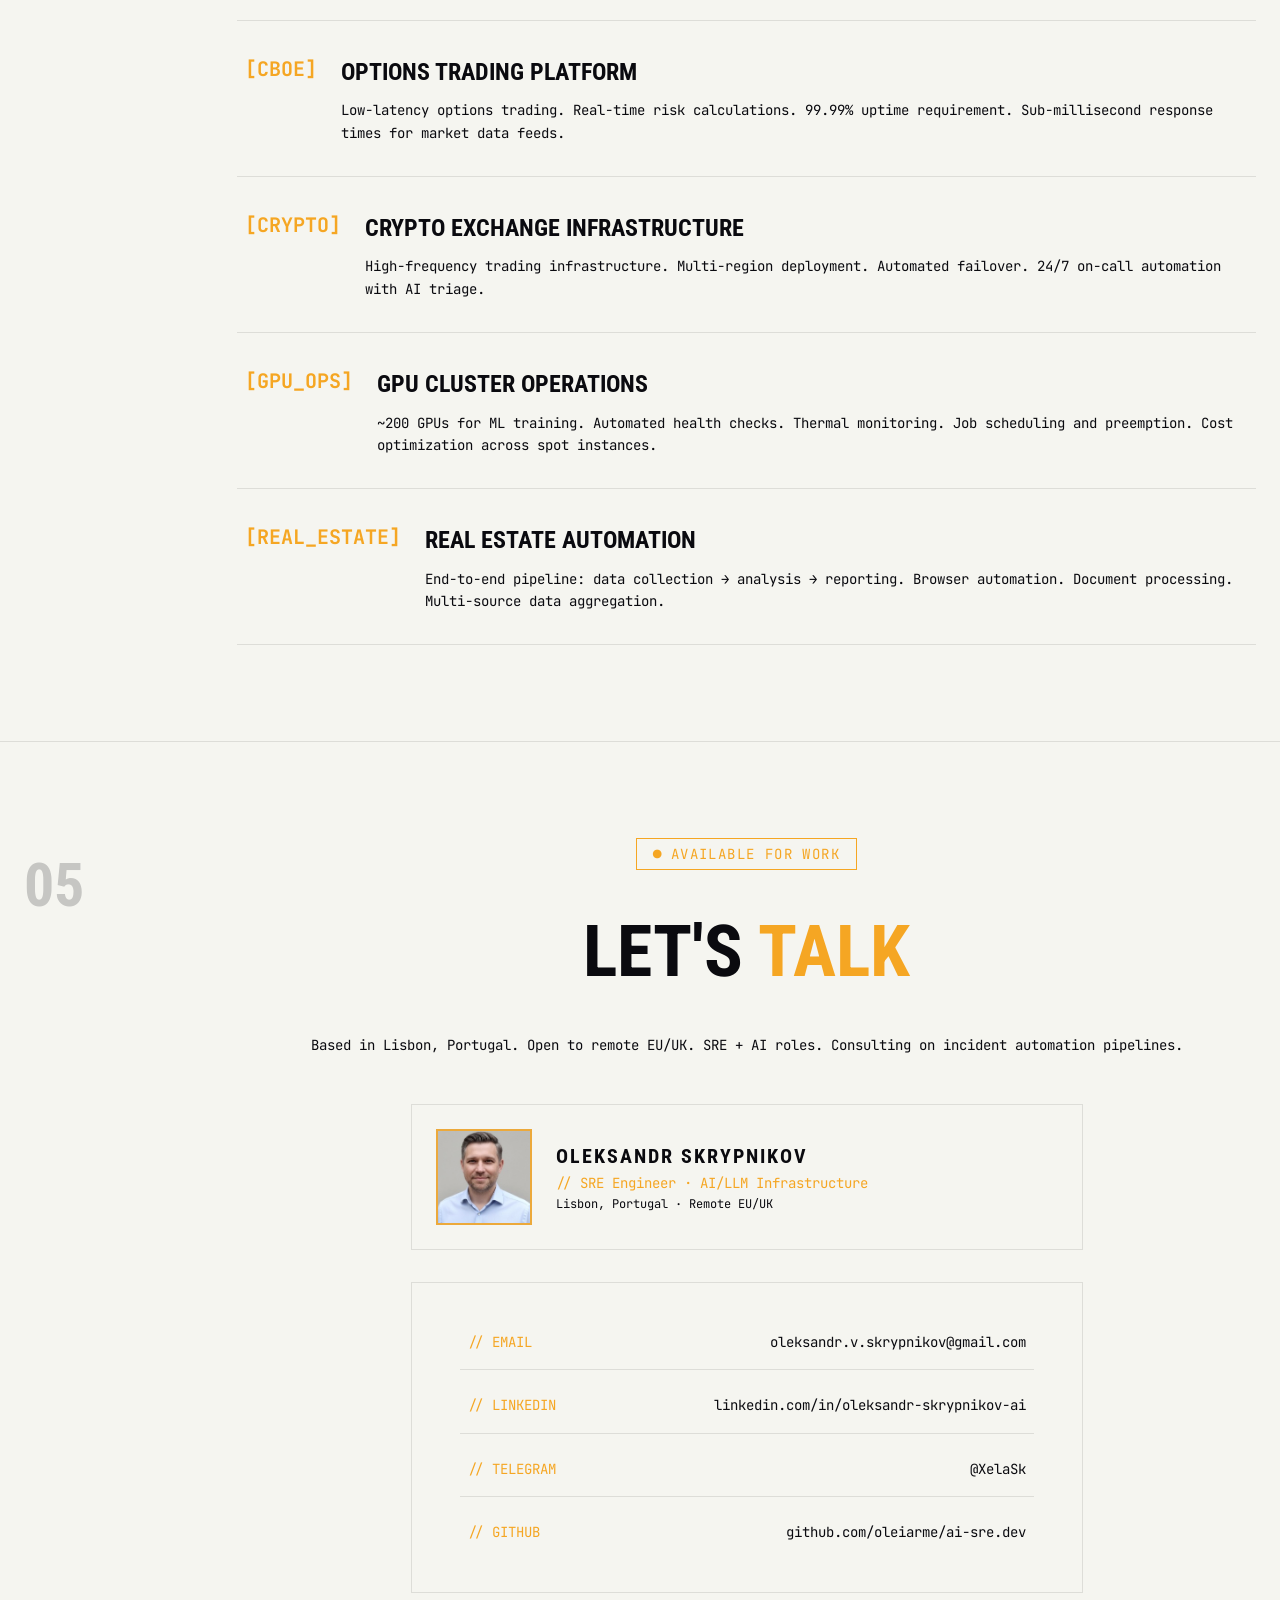
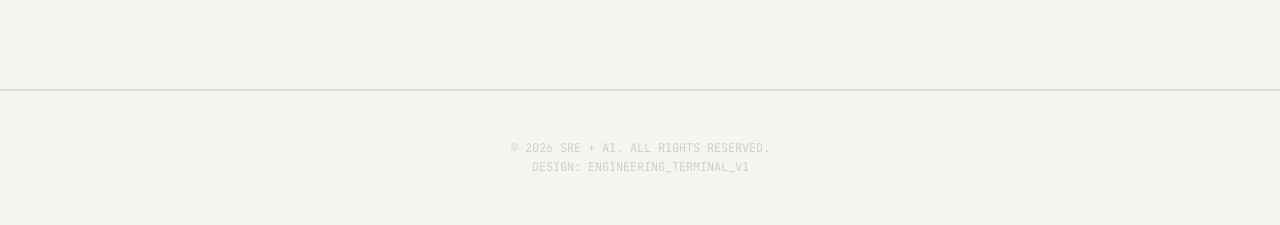
==== commit 155a918c: "feat: add profile photo" ====
--- a/static/index.html
+++ b/static/index.html
@@ -258,6 +258,24 @@
           <p class="text-black/50 max-w-xl mx-auto">Based in Lisbon, Portugal. Open to remote EU/UK. SRE + AI roles. Consulting on incident automation pipelines.</p>
         </div>
         <div class="max-w-2xl mx-auto">
+
+          <!-- Profile photo -->
+          <div class="flex items-center gap-6 mb-8 border border-black/10 bg-black/5 p-6">
+            <img
+              src="./photo.jpg"
+              alt="Oleksandr Skrypnikov — SRE Engineer"
+              width="96"
+              height="96"
+              loading="lazy"
+              style="width:96px;height:96px;object-fit:cover;border-radius:50%;border:2px solid #f5a623;filter:grayscale(20%) contrast(1.05);flex-shrink:0;"
+            />
+            <div>
+              <div class="font-display text-xl uppercase tracking-widest">Oleksandr Skrypnikov</div>
+              <div class="font-mono text-sm mt-1" style="color:#f5a623;">// SRE Engineer · AI/LLM Infrastructure</div>
+              <div class="font-mono text-xs mt-2 text-black/50">Lisbon, Portugal · Remote EU/UK</div>
+            </div>
+          </div>
+
           <div class="border border-black/10 bg-black/5 p-8 md:p-12">
             <div class="space-y-6">
               <!-- Contact links -->
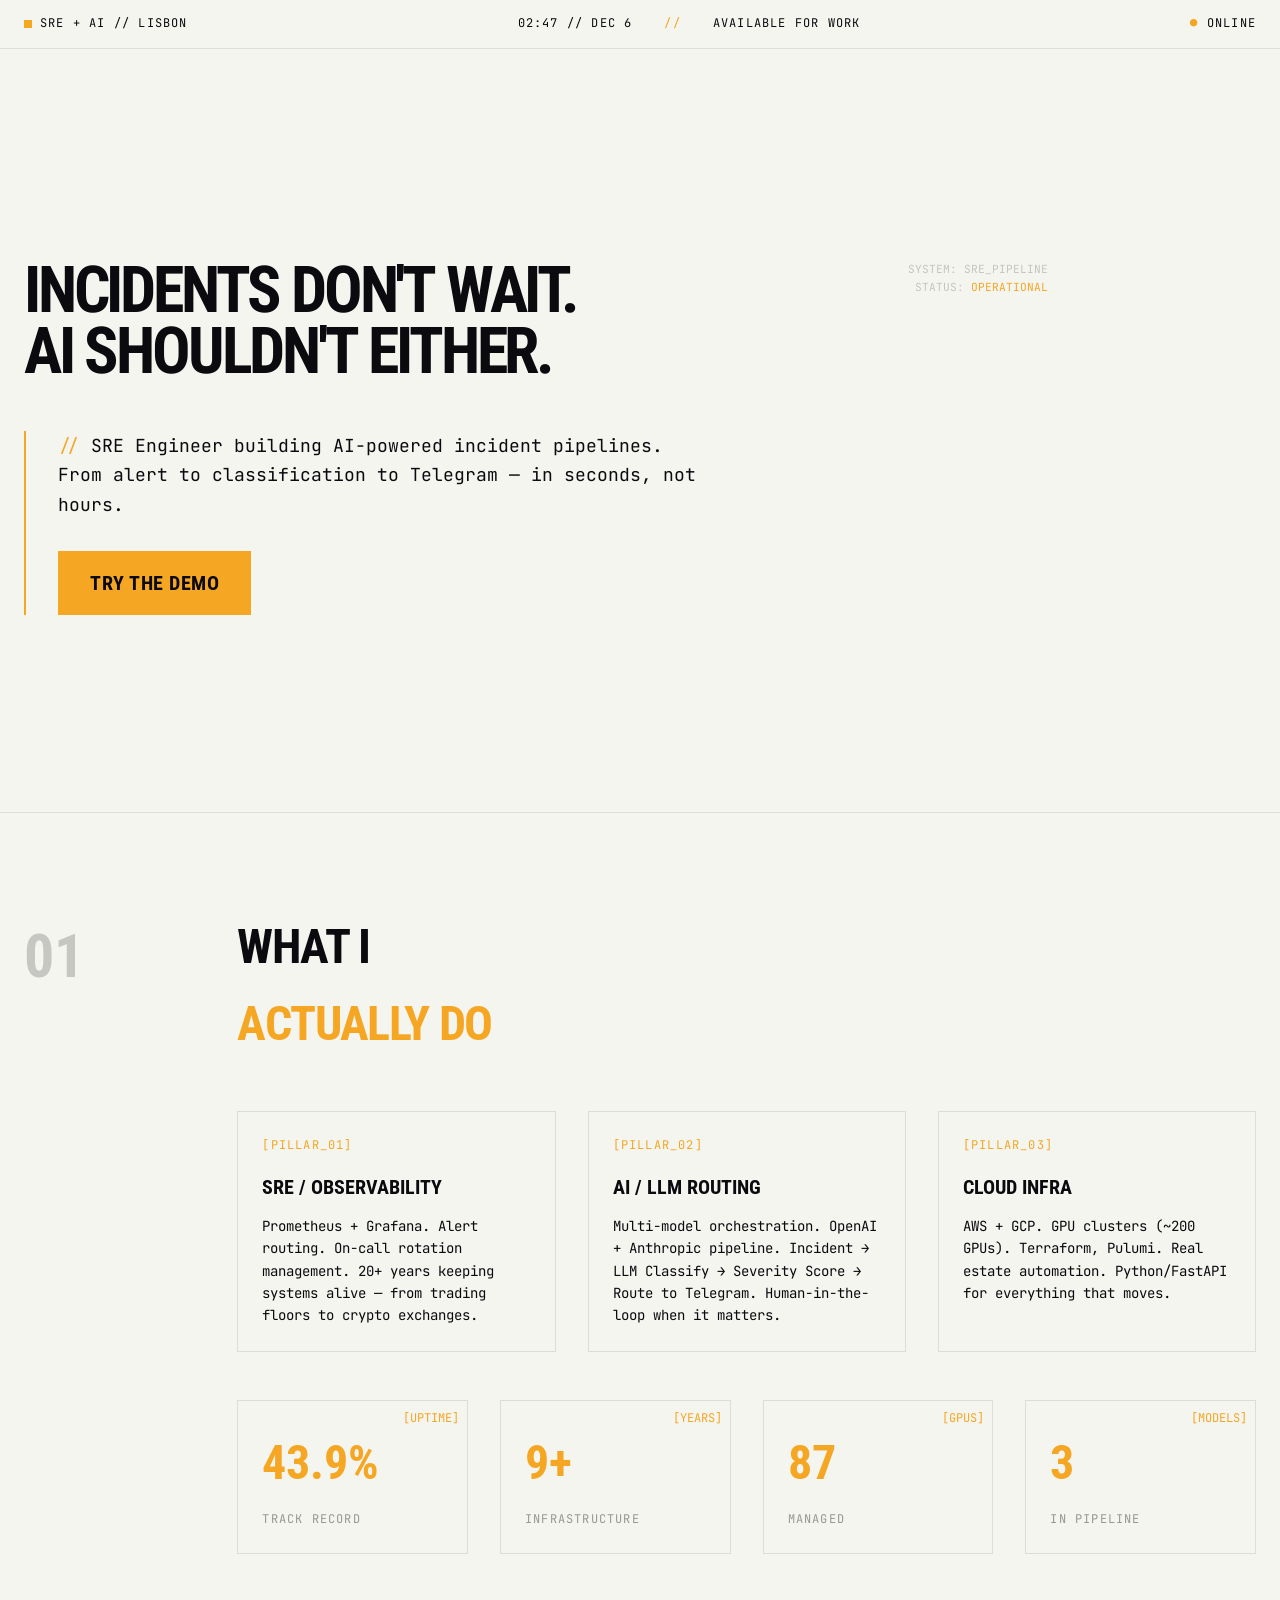
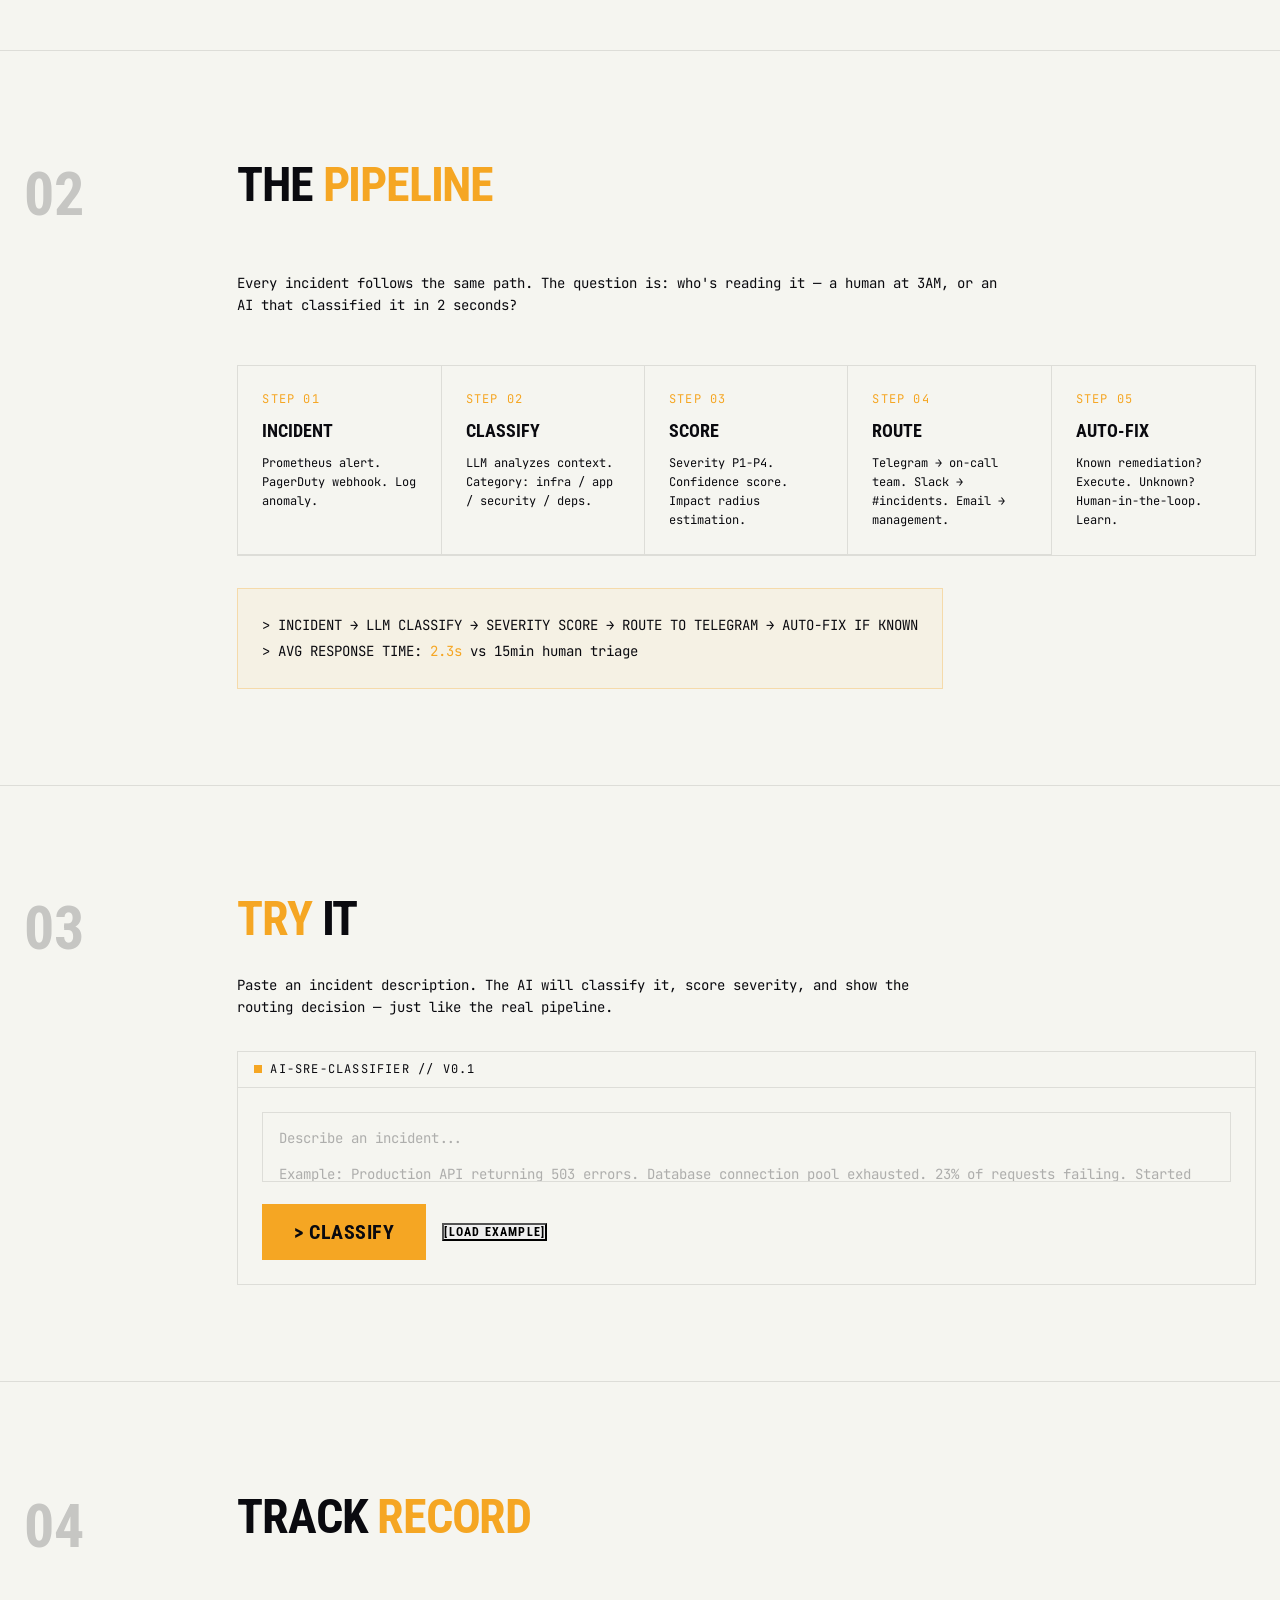
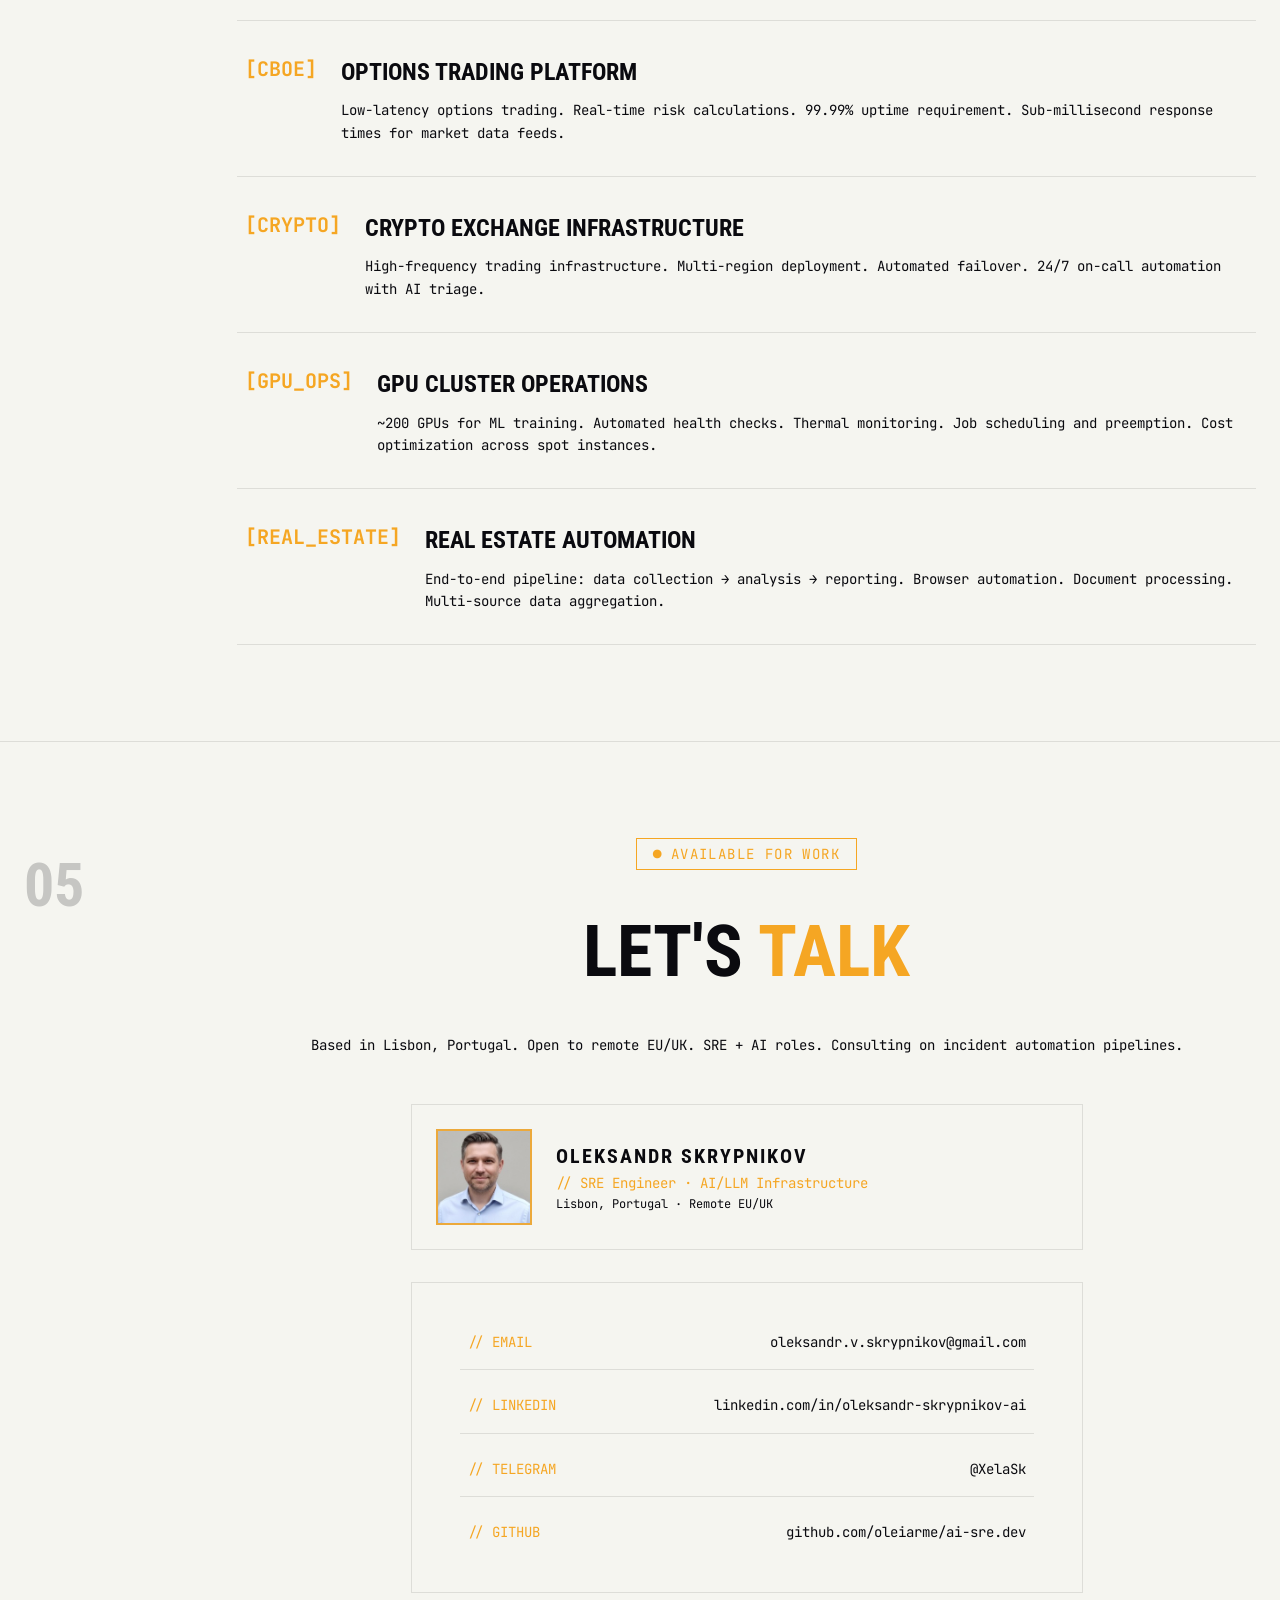
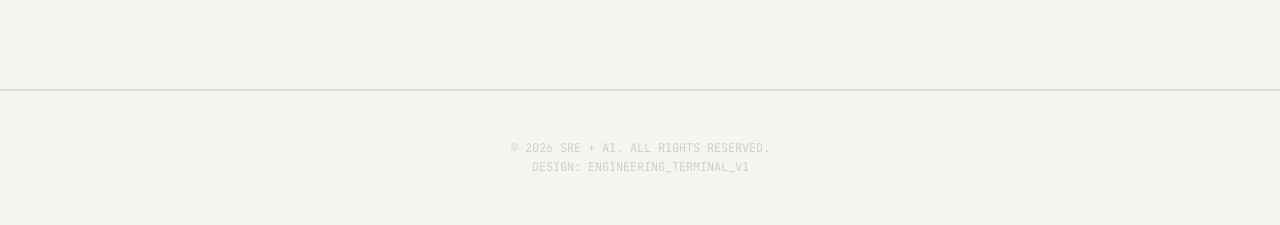
==== commit 00ad25e3: "fix: hero overlay + add profile photo" ====
--- a/static/index.html
+++ b/static/index.html
@@ -8,6 +8,27 @@
   <link rel="preconnect" href="https://fonts.gstatic.com" crossorigin>
   <link href="https://fonts.googleapis.com/css2?family=JetBrains+Mono:wght@400;700&family=Roboto+Condensed:wght@400;700&display=swap" rel="stylesheet">
   <link rel="stylesheet" href="styles.css">
+
+<style>
+  /* Fix SYSTEM tag overlay */
+  @media (min-width: 768px) {
+    .md-system-tag { display: block !important; }
+  }
+  /* Fix hero fade-in - hero must be visible immediately */
+  .hero-section {
+    opacity: 1 !important;
+    transform: none !important;
+  }
+  /* Ensure hero content above the system tag */
+  .hero-sidebar-line {
+    position: relative;
+    z-index: 1;
+  }
+  .hero-headline {
+    position: relative;
+    z-index: 1;
+  }
+</style>
 </head>
 <body>
 
@@ -32,12 +53,12 @@
   <main class="main-content">
 
     <!-- ============ HERO ============ -->
-    <section class="hero-section fade-in-section">
-      <div class="absolute top-10 right-6 text-xs text-black/20 hidden md:block">
-        SYSTEM: SRE_PIPELINE<br>
-        STATUS: <span class="text-accent">OPERATIONAL</span>
-      </div>
-      <div class="max-w-5xl">
+    <section class="hero-section">
+      <div class="max-w-5xl" style="position:relative;">
+        <div style="position:absolute;top:0;right:0;font-size:0.7rem;color:rgba(0,0,0,0.2);text-align:right;line-height:1.6;z-index:0;display:none;" class="md-system-tag">
+          SYSTEM: SRE_PIPELINE<br>
+          STATUS: <span style="color:#f5a623;">OPERATIONAL</span>
+        </div>
         <h1 class="hero-headline font-display reveal-text" id="hero-headline">
           INCIDENTS DON'T WAIT.<br>
           AI SHOULDN'T EITHER.
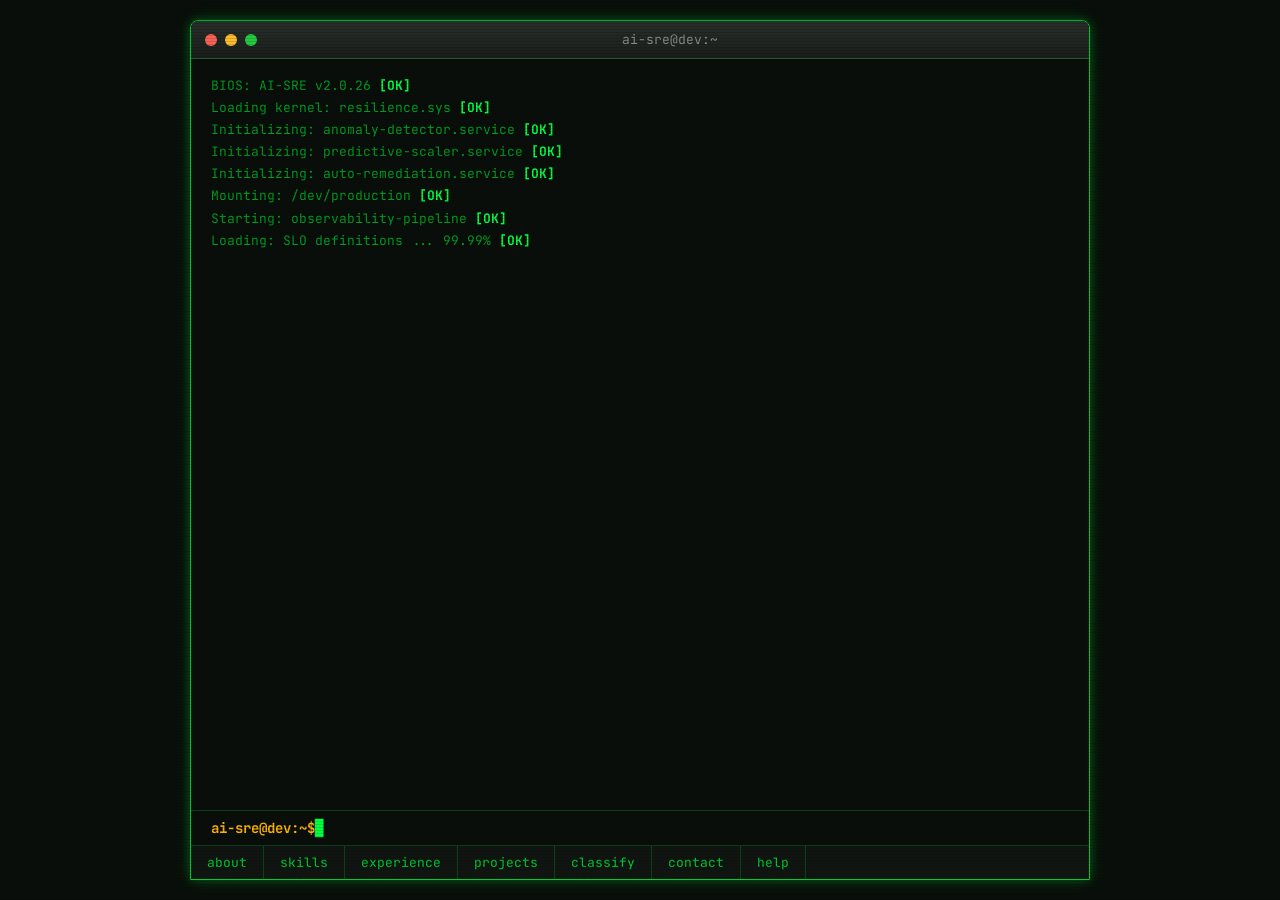
==== commit 8b7ea701: "new design" ====
--- a/static/index.html
+++ b/static/index.html
@@ -1,503 +1,38 @@
 <!DOCTYPE html>
-<html lang="en" class="scroll-smooth">
+<html lang="en">
 <head>
   <meta charset="UTF-8">
   <meta name="viewport" content="width=device-width, initial-scale=1.0">
-  <title>SRE + AI // Lisbon</title>
-  <link rel="preconnect" href="https://fonts.googleapis.com">
-  <link rel="preconnect" href="https://fonts.gstatic.com" crossorigin>
-  <link href="https://fonts.googleapis.com/css2?family=JetBrains+Mono:wght@400;700&family=Roboto+Condensed:wght@400;700&display=swap" rel="stylesheet">
-  <link rel="stylesheet" href="styles.css">
-
-<style>
-  /* Fix SYSTEM tag overlay */
-  @media (min-width: 768px) {
-    .md-system-tag { display: block !important; }
-  }
-  /* Fix hero fade-in - hero must be visible immediately */
-  .hero-section {
-    opacity: 1 !important;
-    transform: none !important;
-  }
-  /* Ensure hero content above the system tag */
-  .hero-sidebar-line {
-    position: relative;
-    z-index: 1;
-  }
-  .hero-headline {
-    position: relative;
-    z-index: 1;
-  }
-</style>
+  <title>AI SRE — Site Reliability Engineer</title>
+  <meta name="description" content="AI-driven Site Reliability Engineer — building resilient, automated infrastructure">
+  <link rel="stylesheet" href="style.css">
+  <link rel="icon" href="data:image/svg+xml,<svg xmlns='http://www.w3.org/2000/svg' viewBox='0 0 100 100'><text y='.9em' font-size='90'>⚡</text></svg>">
 </head>
 <body>
+  <div class="crt-overlay"></div>
+  <div class="terminal">
+    <div class="terminal-bar">
+      <span class="dot red"></span>
+      <span class="dot yellow"></span>
+      <span class="dot green"></span>
+      <span class="title">ai-sre@dev:~</span>
+    </div>
+    <div class="terminal-body" id="output"></div>
+    <div class="input-line">
+      <span class="prompt">ai-sre@dev:~$ </span>
+      <span id="cursor" class="cursor">█</span>
+    </div>
+    <div class="nav-bar">
+      <button data-cmd="about">about</button>
+      <button data-cmd="skills">skills</button>
+      <button data-cmd="experience">experience</button>
+      <button data-cmd="projects">projects</button>
+      <button data-cmd="classify">classify</button>
+      <button data-cmd="contact">contact</button>
+      <button data-cmd="help">help</button>
+    </div>
+  </div>
 
-  <!-- ============ NAV ============ -->
-  <nav class="nav-bar">
-    <div class="nav-inner">
-      <div class="flex items-center gap-2">
-        <span class="pulse-dot w-2 h-2 bg-accent inline-block"></span>
-        <span>SRE + AI // Lisbon</span>
-      </div>
-      <div class="hidden md:flex gap-8">
-        <span id="nav-clock"></span>
-        <span class="text-accent">//</span>
-        <span>AVAILABLE FOR WORK</span>
-      </div>
-      <div class="text-black/50">
-        <span class="text-accent font-bold blink">●</span> ONLINE
-      </div>
-    </div>
-  </nav>
-
-  <main class="main-content">
-
-    <!-- ============ HERO ============ -->
-    <section class="hero-section">
-      <div class="max-w-5xl" style="position:relative;">
-        <div style="position:absolute;top:0;right:0;font-size:0.7rem;color:rgba(0,0,0,0.2);text-align:right;line-height:1.6;z-index:0;display:none;" class="md-system-tag">
-          SYSTEM: SRE_PIPELINE<br>
-          STATUS: <span style="color:#f5a623;">OPERATIONAL</span>
-        </div>
-        <h1 class="hero-headline font-display reveal-text" id="hero-headline">
-          INCIDENTS DON'T WAIT.<br>
-          AI SHOULDN'T EITHER.
-        </h1>
-        <div class="hero-sidebar-line fade-in-section grid md:grid-cols-12 gap-8">
-          <div class="md:col-span-8">
-            <p class="text-lg md:text-xl text-black/70 leading-relaxed mb-8">
-              <span class="text-accent">//</span> SRE Engineer building AI-powered incident pipelines. From alert to classification to Telegram — in seconds, not hours.
-            </p>
-            <a href="#try-it" class="cta-button">
-              TRY THE DEMO
-            </a>
-          </div>
-        </div>
-      </div>
-    </section>
-
-    <!-- ============ 01: WHAT I DO ============ -->
-    <section class="section-grid fade-in-section">
-      <div class="section-number font-display">01</div>
-      <div class="section-content">
-        <h2 class="font-display text-4xl md:text-5xl uppercase mb-12 tracking-tight">
-          WHAT I<br>
-          <span class="text-accent">ACTUALLY DO</span>
-        </h2>
-        <div class="grid md:grid-cols-3 gap-8">
-          <!-- Pillar 1 -->
-          <div class="border border-black/10 p-6">
-            <div class="text-accent text-xs mb-4 uppercase tracking-widest">[PILLAR_01]</div>
-            <h3 class="font-display text-xl uppercase mb-3">SRE / Observability</h3>
-            <p class="text-black/50 text-sm">Prometheus + Grafana. Alert routing. On-call rotation management. 20+ years keeping systems alive — from trading floors to crypto exchanges.</p>
-          </div>
-          <!-- Pillar 2 -->
-          <div class="border border-black/10 p-6">
-            <div class="text-accent text-xs mb-4 uppercase tracking-widest">[PILLAR_02]</div>
-            <h3 class="font-display text-xl uppercase mb-3">AI / LLM Routing</h3>
-            <p class="text-black/50 text-sm">Multi-model orchestration. OpenAI + Anthropic pipeline. Incident → LLM Classify → Severity Score → Route to Telegram. Human-in-the-loop when it matters.</p>
-          </div>
-          <!-- Pillar 3 -->
-          <div class="border border-black/10 p-6">
-            <div class="text-accent text-xs mb-4 uppercase tracking-widest">[PILLAR_03]</div>
-            <h3 class="font-display text-xl uppercase mb-3">Cloud Infra</h3>
-            <p class="text-black/50 text-sm">AWS + GCP. GPU clusters (~200 GPUs). Terraform, Pulumi. Real estate automation. Python/FastAPI for everything that moves.</p>
-          </div>
-        </div>
-        <!-- Stats row -->
-        <div class="grid grid-cols-2 md:grid-cols-4 gap-8 mt-12">
-          <div class="stat-card border border-black/10 p-6 relative">
-            <div class="stat-card-label text-accent">[UPTIME]</div>
-            <div class="stat-number font-display text-5xl text-accent mb-2 counter" data-target="99" data-suffix=".9%">0.9%</div>
-            <div class="stat-desc">TRACK RECORD</div>
-          </div>
-          <div class="stat-card border border-black/10 p-6 relative">
-            <div class="stat-card-label text-accent">[YEARS]</div>
-            <div class="stat-number font-display text-5xl text-accent mb-2 counter" data-target="20" data-suffix="+">0+</div>
-            <div class="stat-desc">INFRASTRUCTURE</div>
-          </div>
-          <div class="stat-card border border-black/10 p-6 relative">
-            <div class="stat-card-label text-accent">[GPUS]</div>
-            <div class="stat-number font-display text-5xl text-accent mb-2 counter" data-target="200" data-suffix="">0</div>
-            <div class="stat-desc">MANAGED</div>
-          </div>
-          <div class="stat-card border border-black/10 p-6 relative">
-            <div class="stat-card-label text-accent">[MODELS]</div>
-            <div class="stat-number font-display text-5xl text-accent mb-2 counter" data-target="5" data-suffix="">0</div>
-            <div class="stat-desc">IN PIPELINE</div>
-          </div>
-        </div>
-      </div>
-    </section>
-
-    <!-- ============ 02: AI SRE PIPELINE ============ -->
-    <section class="section-grid fade-in-section">
-      <div class="section-number font-display">02</div>
-      <div class="section-content">
-        <h2 class="font-display text-4xl md:text-5xl uppercase mb-12 tracking-tight">
-          THE <span class="text-accent">PIPELINE</span>
-        </h2>
-        <p class="text-black/60 mb-12 max-w-3xl">
-          Every incident follows the same path. The question is: who's reading it — a human at 3AM, or an AI that classified it in 2 seconds?
-        </p>
-        <!-- Pipeline visual -->
-        <div class="grid md:grid-cols-5 gap-0 border border-black/10">
-          <div class="p-6 border-b md:border-b-0 md:border-r border-black/10 bg-accent/5">
-            <div class="text-accent text-xs uppercase tracking-widest mb-2">STEP 01</div>
-            <h4 class="font-display text-lg uppercase mb-2">Incident</h4>
-            <p class="text-black/40 text-xs">Prometheus alert. PagerDuty webhook. Log anomaly.</p>
-          </div>
-          <div class="p-6 border-b md:border-b-0 md:border-r border-black/10">
-            <div class="text-accent text-xs uppercase tracking-widest mb-2">STEP 02</div>
-            <h4 class="font-display text-lg uppercase mb-2">Classify</h4>
-            <p class="text-black/40 text-xs">LLM analyzes context. Category: infra / app / security / deps.</p>
-          </div>
-          <div class="p-6 border-b md:border-b-0 md:border-r border-black/10 bg-accent/5">
-            <div class="text-accent text-xs uppercase tracking-widest mb-2">STEP 03</div>
-            <h4 class="font-display text-lg uppercase mb-2">Score</h4>
-            <p class="text-black/40 text-xs">Severity P1-P4. Confidence score. Impact radius estimation.</p>
-          </div>
-          <div class="p-6 border-b md:border-b-0 md:border-r border-black/10">
-            <div class="text-accent text-xs uppercase tracking-widest mb-2">STEP 04</div>
-            <h4 class="font-display text-lg uppercase mb-2">Route</h4>
-            <p class="text-black/40 text-xs">Telegram → on-call team. Slack → #incidents. Email → management.</p>
-          </div>
-          <div class="p-6 bg-accent/5">
-            <div class="text-accent text-xs uppercase tracking-widest mb-2">STEP 05</div>
-            <h4 class="font-display text-lg uppercase mb-2">Auto-Fix</h4>
-            <p class="text-black/40 text-xs">Known remediation? Execute. Unknown? Human-in-the-loop. Learn.</p>
-          </div>
-        </div>
-        <div class="highlight-block mt-8 max-w-3xl">
-          > INCIDENT → LLM CLASSIFY → SEVERITY SCORE → ROUTE TO TELEGRAM → AUTO-FIX IF KNOWN<br>
-          > AVG RESPONSE TIME: <span class="text-accent">2.3s</span> vs 15min human triage
-        </div>
-      </div>
-    </section>
-
-    <!-- ============ 03: TRY IT (INTERACTIVE DEMO) ============ -->
-    <section id="try-it" class="section-grid fade-in-section">
-      <div class="section-number font-display">03</div>
-      <div class="section-content">
-        <h2 class="font-display text-4xl md:text-5xl uppercase mb-4 tracking-tight">
-          <span class="text-accent">TRY</span> IT
-        </h2>
-        <p class="text-black/60 mb-8 max-w-2xl">
-          Paste an incident description. The AI will classify it, score severity, and show the routing decision — just like the real pipeline.
-        </p>
-
-        <!-- Demo terminal -->
-        <div class="border border-black/10 bg-black/5">
-          <!-- Terminal header -->
-          <div class="border-b border-black/10 px-4 py-2 flex items-center gap-2 text-xs text-black/40 uppercase tracking-widest">
-            <span class="pulse-dot w-2 h-2 bg-accent inline-block"></span>
-            ai-sre-classifier // v0.1
-          </div>
-          <!-- Input area -->
-          <div class="p-6">
-            <textarea id="incident-input" class="input-area w-full h-32 bg-transparent border border-black/10 p-4 font-mono text-sm resize-none focus:outline-none focus:border-accent transition-colors" placeholder="Describe an incident...&#10;&#10;Example: Production API returning 503 errors. Database connection pool exhausted. 23% of requests failing. Started 15 minutes ago."></textarea>
-            <div class="flex items-center gap-4 mt-4">
-              <button id="classify-btn" class="cta-button text-sm py-3 px-6" onclick="classifyIncident()">
-                > CLASSIFY
-              </button>
-              <button class="text-black/40 hover:text-black/70 text-xs uppercase tracking-widest transition-colors" onclick="loadExample()">
-                [LOAD EXAMPLE]
-              </button>
-              <span id="classify-status" class="text-xs text-black/30 ml-auto"></span>
-            </div>
-          </div>
-          <!-- Output area -->
-          <div id="output-area" class="border-t border-black/10 p-6 font-mono text-sm hidden">
-            <div id="output-lines" class="space-y-1"></div>
-          </div>
-        </div>
-
-      </div>
-    </section>
-
-    <!-- ============ 04: TRACK RECORD ============ -->
-    <section class="section-grid fade-in-section">
-      <div class="section-number font-display">04</div>
-      <div class="section-content">
-        <h2 class="font-display text-4xl md:text-5xl uppercase mb-16 tracking-tight">
-          TRACK <span class="text-accent">RECORD</span>
-        </h2>
-        <div>
-          <!-- Case 1 -->
-          <div class="case-row">
-            <div class="flex flex-col md:flex-row gap-6 md:items-start">
-              <div class="case-tag">[CBOE]</div>
-              <div>
-                <h3 class="font-display text-2xl uppercase mb-2">Options Trading Platform</h3>
-                <p class="text-black/50 font-mono text-sm">Low-latency options trading. Real-time risk calculations. 99.99% uptime requirement. Sub-millisecond response times for market data feeds.</p>
-              </div>
-            </div>
-          </div>
-          <!-- Case 2 -->
-          <div class="case-row">
-            <div class="flex flex-col md:flex-row gap-6 md:items-start">
-              <div class="case-tag">[CRYPTO]</div>
-              <div>
-                <h3 class="font-display text-2xl uppercase mb-2">Crypto Exchange Infrastructure</h3>
-                <p class="text-black/50 font-mono text-sm">High-frequency trading infrastructure. Multi-region deployment. Automated failover. 24/7 on-call automation with AI triage.</p>
-              </div>
-            </div>
-          </div>
-          <!-- Case 3 -->
-          <div class="case-row">
-            <div class="flex flex-col md:flex-row gap-6 md:items-start">
-              <div class="case-tag">[GPU_OPS]</div>
-              <div>
-                <h3 class="font-display text-2xl uppercase mb-2">GPU Cluster Operations</h3>
-                <p class="text-black/50 font-mono text-sm">~200 GPUs for ML training. Automated health checks. Thermal monitoring. Job scheduling and preemption. Cost optimization across spot instances.</p>
-              </div>
-            </div>
-          </div>
-          <!-- Case 4 -->
-          <div class="case-row">
-            <div class="flex flex-col md:flex-row gap-6 md:items-start">
-              <div class="case-tag">[REAL_ESTATE]</div>
-              <div>
-                <h3 class="font-display text-2xl uppercase mb-2">Real Estate Automation</h3>
-                <p class="text-black/50 font-mono text-sm">End-to-end pipeline: data collection → analysis → reporting. Browser automation. Document processing. Multi-source data aggregation.</p>
-              </div>
-            </div>
-          </div>
-        </div>
-      </div>
-    </section>
-
-    <!-- ============ 05: CTA ============ -->
-    <section id="contact" class="section-grid fade-in-section">
-      <div class="section-number font-display">05</div>
-      <div class="section-content">
-        <div class="text-center mb-12">
-          <div class="live-badge">
-            <span class="blink mr-2">●</span>AVAILABLE FOR WORK
-          </div>
-          <h2 class="font-display text-5xl md:text-7xl uppercase mb-6">LET'S <span class="text-accent">TALK</span></h2>
-          <p class="text-black/50 max-w-xl mx-auto">Based in Lisbon, Portugal. Open to remote EU/UK. SRE + AI roles. Consulting on incident automation pipelines.</p>
-        </div>
-        <div class="max-w-2xl mx-auto">
-
-          <!-- Profile photo -->
-          <div class="flex items-center gap-6 mb-8 border border-black/10 bg-black/5 p-6">
-            <img
-              src="./photo.jpg"
-              alt="Oleksandr Skrypnikov — SRE Engineer"
-              width="96"
-              height="96"
-              loading="lazy"
-              style="width:96px;height:96px;object-fit:cover;border-radius:50%;border:2px solid #f5a623;filter:grayscale(20%) contrast(1.05);flex-shrink:0;"
-            />
-            <div>
-              <div class="font-display text-xl uppercase tracking-widest">Oleksandr Skrypnikov</div>
-              <div class="font-mono text-sm mt-1" style="color:#f5a623;">// SRE Engineer · AI/LLM Infrastructure</div>
-              <div class="font-mono text-xs mt-2 text-black/50">Lisbon, Portugal · Remote EU/UK</div>
-            </div>
-          </div>
-
-          <div class="border border-black/10 bg-black/5 p-8 md:p-12">
-            <div class="space-y-6">
-              <!-- Contact links -->
-              <div class="border-b border-black/10 pb-4 flex justify-between items-center hover:bg-black/5 px-2 transition-colors">
-                <span class="text-accent text-sm">// EMAIL</span>
-                <a href="mailto:oleksandr.v.skrypnikov@gmail.com" class="font-mono text-sm hover:text-accent transition-colors">oleksandr.v.skrypnikov@gmail.com</a>
-              </div>
-              <div class="border-b border-black/10 pb-4 flex justify-between items-center hover:bg-black/5 px-2 transition-colors">
-                <span class="text-accent text-sm">// LINKEDIN</span>
-                <a href="https://www.linkedin.com/in/oleksandr-skrypnikov-ai" target="_blank" class="font-mono text-sm hover:text-accent transition-colors">linkedin.com/in/oleksandr-skrypnikov-ai</a>
-              </div>
-              <div class="border-b border-black/10 pb-4 flex justify-between items-center hover:bg-black/5 px-2 transition-colors">
-                <span class="text-accent text-sm">// TELEGRAM</span>
-                <a href="https://t.me/XelaSk" target="_blank" class="font-mono text-sm hover:text-accent transition-colors">@XelaSk</a>
-              </div>
-              <div class="flex justify-between items-center hover:bg-black/5 px-2 transition-colors">
-                <span class="text-accent text-sm">// GITHUB</span>
-                <a href="https://github.com/oleiarme/ai-sre.dev" target="_blank" class="font-mono text-sm hover:text-accent transition-colors">github.com/oleiarme/ai-sre.dev</a>
-              </div>
-            </div>
-          </div>
-        </div>
-      </div>
-    </section>
-
-    <!-- ============ FOOTER ============ -->
-    <footer class="footer">
-      &copy; 2026 SRE + AI. All rights reserved.<br>
-      Design: Engineering_Terminal_V1
-    </footer>
-
-  </main>
-
-  <!-- ============ SCRIPTS ============ -->
-  <script>
-    // --- Clock ---
-    function updateClock() {
-      const el = document.getElementById('nav-clock');
-      if (!el) return;
-      const now = new Date();
-      const h = String(now.getHours()).padStart(2, '0');
-      const m = String(now.getMinutes()).padStart(2, '0');
-      const months = ['JAN','FEB','MAR','APR','MAY','JUN','JUL','AUG','SEP','OCT','NOV','DEC'];
-      el.textContent = h + ':' + m + ' // ' + months[now.getMonth()] + ' ' + now.getDate();
-    }
-    updateClock();
-    setInterval(updateClock, 10000);
-
-    // --- Hero word-by-word reveal ---
-    document.addEventListener('DOMContentLoaded', () => {
-      const headline = document.getElementById('hero-headline');
-      if (!headline) return;
-      const lines = headline.innerHTML.split(/<br[^>]*>/i);
-      headline.innerHTML = '';
-      let wordIndex = 0;
-      lines.forEach((line, lineIdx) => {
-        const words = line.trim().split(/\s+/).filter(Boolean);
-        words.forEach((word, i) => {
-          const span = document.createElement('span');
-          span.textContent = word;
-          span.style.transitionDelay = (wordIndex * 60) + 'ms';
-          headline.appendChild(span);
-          if (i < words.length - 1) headline.appendChild(document.createTextNode(' '));
-          setTimeout(() => span.classList.add('visible'), 100);
-          wordIndex++;
-        });
-        if (lineIdx < lines.length - 1) headline.appendChild(document.createElement('br'));
-      });
-    });
-
-    // --- Scroll fade-in + counters ---
-    const observer = new IntersectionObserver((entries) => {
-      entries.forEach(entry => {
-        if (entry.isIntersecting) {
-          entry.target.classList.add('is-visible');
-          entry.target.querySelectorAll('.counter').forEach(counter => {
-            const target = +counter.getAttribute('data-target');
-            const suffix = counter.getAttribute('data-suffix') || '';
-            const duration = 2000;
-            const increment = target / (duration / 16);
-            let current = 0;
-            const update = () => {
-              current += increment;
-              if (current < target) {
-                counter.innerText = Math.ceil(current) + suffix;
-                requestAnimationFrame(update);
-              } else {
-                counter.innerText = target + suffix;
-              }
-            };
-            update();
-            counter.classList.remove('counter');
-          });
-        }
-      });
-    }, { threshold: 0.1, rootMargin: '0px 0px -50px 0px' });
-    document.querySelectorAll('.fade-in-section').forEach(s => observer.observe(s));
-
-    // --- Incident Demo ---
-    const incidentExamples = [
-      "Production API returning 503 errors. Database connection pool exhausted. 23% of requests failing. Started 15 minutes ago.",
-      "Disk usage at 98% on primary DB server. Write latency increased 5x. Replication lag growing. No auto-scaling configured.",
-      "Suspicious login attempts detected from 3 different countries within 5 minutes. Account lockout policy not triggered. Potential credential stuffing attack.",
-      "Kubernetes pod CrashLoopBackOff on payment-service. OOMKilled. Memory limit 512Mi, actual usage 1.2Gi. No recent deployments.",
-      "SSL certificate expires in 48 hours on cdn.example.com. Auto-renewal failed. ACME challenge DNS record missing."
-    ];
-
-    function loadExample() {
-      const input = document.getElementById('incident-input');
-      input.value = incidentExamples[Math.floor(Math.random() * incidentExamples.length)];
-      input.focus();
-    }
-
-    // Simulated classification (works without backend)
-    function classifyIncident() {
-      const input = document.getElementById('incident-input').value.trim();
-      if (!input) return;
-
-      const btn = document.getElementById('classify-btn');
-      const status = document.getElementById('classify-status');
-      const outputArea = document.getElementById('output-area');
-      const outputLines = document.getElementById('output-lines');
-
-      btn.disabled = true;
-      btn.textContent = '> PROCESSING...';
-      status.textContent = 'Analyzing incident...';
-      outputArea.classList.remove('hidden');
-      outputLines.innerHTML = '';
-
-      // Simple rule-based classifier (demo mode)
-      const lower = input.toLowerCase();
-      let category, severity, confidence, route, action;
-
-      if (lower.includes('503') || lower.includes('connection pool') || lower.includes('failing') || lower.includes('crashloop') || lower.includes('oom')) {
-        category = 'INFRASTRUCTURE';
-        severity = 'P1';
-        confidence = 92;
-        route = 'Telegram → #oncall-primary';
-        action = 'Auto-restart pod + scale connection pool';
-      } else if (lower.includes('disk') || lower.includes('ssl') || lower.includes('certificate') || lower.includes('latency')) {
-        category = 'INFRASTRUCTURE';
-        severity = 'P2';
-        confidence = 88;
-        route = 'Telegram → #infra-team';
-        action = 'Manual review recommended';
-      } else if (lower.includes('suspicious') || lower.includes('attack') || lower.includes('login') || lower.includes('credential')) {
-        category = 'SECURITY';
-        severity = 'P1';
-        confidence = 95;
-        route = 'Telegram → #security-oncall';
-        action = 'Block IPs + force password reset';
-      } else if (lower.includes('payment') || lower.includes('billing') || lower.includes('transaction')) {
-        category = 'APPLICATION';
-        severity = 'P1';
-        confidence = 90;
-        route = 'Telegram → #payments-team';
-        action = 'Enable circuit breaker + fallback';
-      } else {
-        category = 'APPLICATION';
-        severity = 'P3';
-        confidence = 75;
-        route = 'Slack → #incidents';
-        action = 'Human triage required';
-      }
-
-      const lines = [
-        { text: '> INPUT_RECEIVED: ' + input.substring(0, 80) + (input.length > 80 ? '...' : ''), delay: 300 },
-        { text: '> CLASSIFYING...', delay: 600 },
-        { text: '', delay: 800 },
-        { text: '> CATEGORY:    ' + category, delay: 1000, color: category === 'SECURITY' ? '#dc2626' : '#f5a623' },
-        { text: '> SEVERITY:    ' + severity, delay: 1200, color: severity === 'P1' ? '#dc2626' : severity === 'P2' ? '#f5a623' : '#0a0a0f' },
-        { text: '> CONFIDENCE:  ' + confidence + '%', delay: 1400 },
-        { text: '> ROUTE:       ' + route, delay: 1600, color: '#f5a623' },
-        { text: '> ACTION:      ' + action, delay: 1800 },
-        { text: '', delay: 1900 },
-        { text: '> STATUS: CLASSIFIED in ' + (Math.random() * 1.5 + 1.5).toFixed(1) + 's', delay: 2100, color: '#16a34a' },
-      ];
-
-      lines.forEach(line => {
-        setTimeout(() => {
-          const div = document.createElement('div');
-          div.textContent = line.text;
-          if (line.color) div.style.color = line.color;
-          div.style.opacity = '0';
-          div.style.transform = 'translateX(-10px)';
-          div.style.transition = 'opacity 0.3s, transform 0.3s';
-          outputLines.appendChild(div);
-          requestAnimationFrame(() => {
-            div.style.opacity = '1';
-            div.style.transform = 'translateX(0)';
-          });
-        }, line.delay);
-      });
-
-      setTimeout(() => {
-        btn.disabled = false;
-        btn.textContent = '> CLASSIFY';
-        status.textContent = 'Done. Try another incident.';
-      }, 2400);
-    }
-  </script>
-
+  <script src="main.js"></script>
 </body>
 </html>
--- a/static/style.css
+++ b/static/style.css
@@ -0,0 +1,239 @@
+@import url('https://fonts.googleapis.com/css2?family=JetBrains+Mono:wght@400;700&display=swap');
+
+:root {
+  --green: #00ff41;
+  --green-dim: #00cc33;
+  --green-dark: #003b00;
+  --amber: #ffb000;
+  --red: #ff5555;
+  --bg: #0a0a0a;
+  --bg-light: #111;
+  --text: #00ff41;
+  --text-dim: #009922;
+  --border: #00ff4133;
+  --glow: 0 0 10px #00ff4144, 0 0 20px #00ff4122;
+}
+
+* { margin: 0; padding: 0; box-sizing: border-box; }
+
+html, body {
+  height: 100%;
+  background: var(--bg);
+  font-family: 'JetBrains Mono', 'Fira Code', 'Courier New', monospace;
+  color: var(--text);
+  overflow: hidden;
+}
+
+/* CRT scanline overlay */
+.crt-overlay {
+  position: fixed;
+  top: 0; left: 0; right: 0; bottom: 0;
+  pointer-events: none;
+  z-index: 1000;
+  background: repeating-linear-gradient(
+    0deg,
+    rgba(0, 0, 0, 0.15) 0px,
+    rgba(0, 0, 0, 0.15) 1px,
+    transparent 1px,
+    transparent 3px
+  );
+}
+
+/* CRT flicker */
+.crt-overlay::after {
+  content: '';
+  position: fixed;
+  top: 0; left: 0; right: 0; bottom: 0;
+  pointer-events: none;
+  animation: flicker 0.15s infinite;
+  opacity: 0.02;
+  background: var(--green);
+}
+
+@keyframes flicker {
+  0% { opacity: 0.02; }
+  50% { opacity: 0.01; }
+  100% { opacity: 0.03; }
+}
+
+.terminal {
+  max-width: 900px;
+  margin: 20px auto;
+  height: calc(100vh - 40px);
+  border: 1px solid var(--green-dim);
+  border-radius: 8px 8px 0 0;
+  display: flex;
+  flex-direction: column;
+  box-shadow: var(--glow);
+  overflow: hidden;
+}
+
+/* macOS-style title bar */
+.terminal-bar {
+  background: linear-gradient(180deg, #2a2a2a, #1a1a1a);
+  padding: 10px 14px;
+  display: flex;
+  align-items: center;
+  gap: 8px;
+  border-bottom: 1px solid var(--border);
+}
+
+.dot {
+  width: 12px; height: 12px;
+  border-radius: 50%;
+}
+.dot.red { background: #ff5f56; }
+.dot.yellow { background: #ffbd2e; }
+.dot.green { background: #27c93f; }
+
+.terminal-bar .title {
+  flex: 1;
+  text-align: center;
+  color: #888;
+  font-size: 13px;
+}
+
+/* Terminal body — scrollable output */
+.terminal-body {
+  flex: 1;
+  padding: 16px 20px;
+  overflow-y: auto;
+  font-size: 14px;
+  line-height: 1.7;
+  background: var(--bg);
+  scroll-behavior: smooth;
+}
+
+.terminal-body::-webkit-scrollbar { width: 6px; }
+.terminal-body::-webkit-scrollbar-track { background: var(--bg); }
+.terminal-body::-webkit-scrollbar-thumb { background: var(--green-dim); border-radius: 3px; }
+
+/* Input line */
+.input-line {
+  padding: 8px 20px;
+  background: var(--bg);
+  border-top: 1px solid var(--border);
+  font-size: 14px;
+  display: flex;
+  align-items: center;
+}
+
+.prompt { color: var(--amber); font-weight: 700; }
+
+.cursor {
+  animation: blink 1s step-end infinite;
+  color: var(--green);
+}
+
+@keyframes blink {
+  0%, 100% { opacity: 1; }
+  50% { opacity: 0; }
+}
+
+/* Navigation buttons */
+.nav-bar {
+  display: flex;
+  gap: 0;
+  background: #111;
+  border-top: 1px solid var(--border);
+  overflow-x: auto;
+}
+
+.nav-bar button {
+  background: none;
+  border: none;
+  border-right: 1px solid var(--border);
+  color: var(--green-dim);
+  font-family: inherit;
+  font-size: 13px;
+  padding: 8px 16px;
+  cursor: pointer;
+  transition: all 0.15s;
+  white-space: nowrap;
+}
+
+.nav-bar button:hover {
+  background: var(--green-dark);
+  color: var(--green);
+  text-shadow: var(--glow);
+}
+
+.nav-bar button:active {
+  background: var(--green);
+  color: var(--bg);
+}
+
+/* Output styles */
+.output-line {
+  white-space: pre-wrap;
+  word-break: break-word;
+}
+
+.cmd-line {
+  color: var(--amber);
+}
+.cmd-line .prompt-text {
+  color: var(--amber);
+  font-weight: 700;
+}
+
+.heading {
+  color: var(--green);
+  font-weight: 700;
+  font-size: 16px;
+  text-shadow: var(--glow);
+  margin: 12px 0 4px 0;
+}
+
+.separator {
+  color: var(--green-dim);
+  margin: 4px 0;
+}
+
+.dim { color: var(--text-dim); }
+.amber { color: var(--amber); }
+.red { color: var(--red); }
+.bright { color: var(--green); text-shadow: var(--glow); }
+
+.skill-tag {
+  display: inline-block;
+  background: var(--green-dark);
+  color: var(--green);
+  padding: 2px 8px;
+  margin: 2px;
+  border: 1px solid var(--green-dim);
+  border-radius: 3px;
+  font-size: 12px;
+}
+
+.link {
+  color: var(--amber);
+  text-decoration: none;
+  border-bottom: 1px dotted var(--amber);
+}
+.link:hover {
+  color: var(--green);
+  border-color: var(--green);
+}
+
+/* Boot sequence */
+.boot-line {
+  color: var(--text-dim);
+  font-size: 13px;
+}
+.boot-ok {
+  color: var(--green);
+  font-weight: 700;
+}
+
+/* Responsive */
+@media (max-width: 600px) {
+  .terminal {
+    margin: 0;
+    height: 100vh;
+    border: none;
+    border-radius: 0;
+  }
+  .terminal-body { font-size: 12px; padding: 10px; }
+  .nav-bar button { padding: 8px 10px; font-size: 11px; }
+}
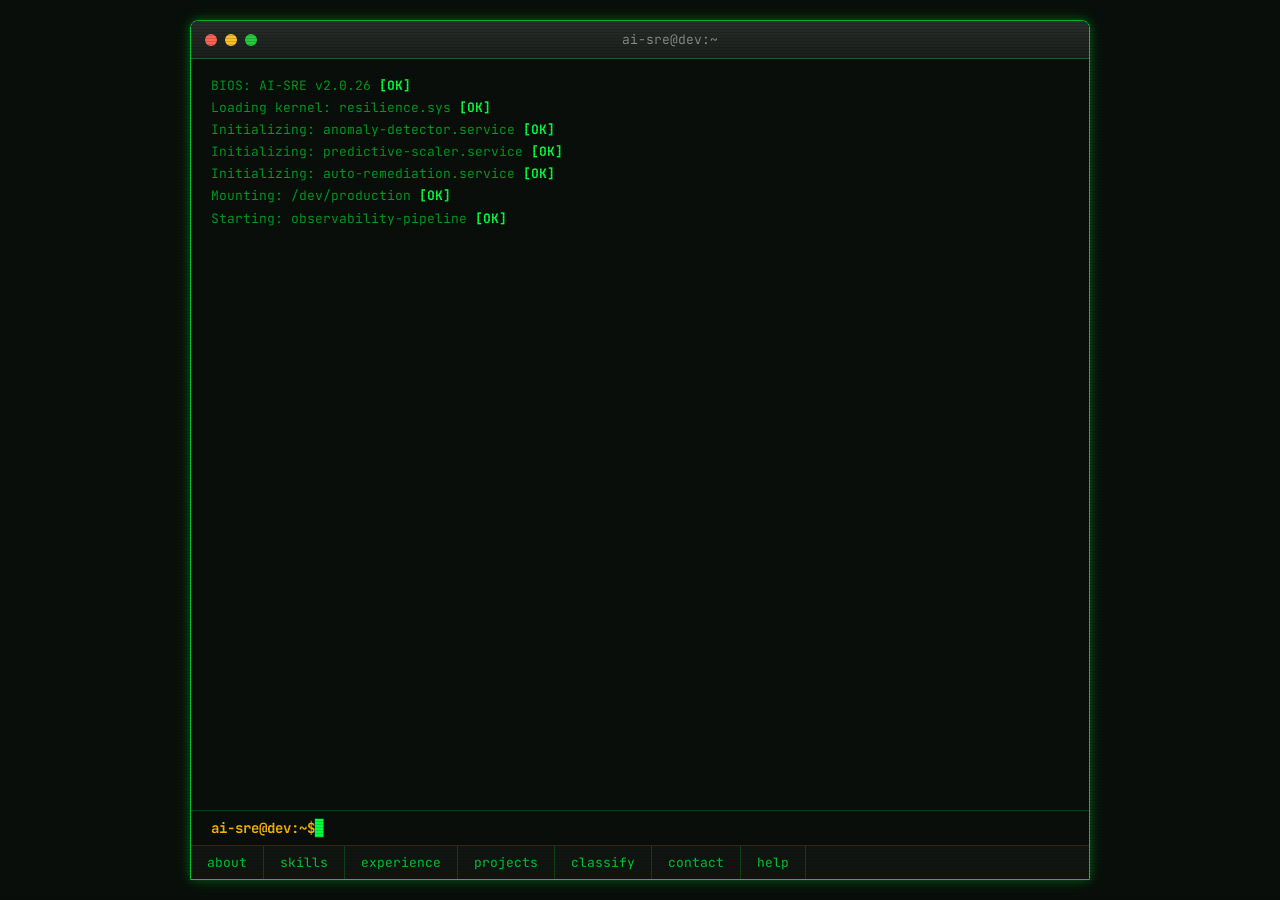
==== commit 173c4d94: "fix: URL-encode SVG favicon for HTML validator" ====
--- a/static/index.html
+++ b/static/index.html
@@ -5,16 +5,16 @@
   <meta name="viewport" content="width=device-width, initial-scale=1.0">
   <title>AI SRE — Site Reliability Engineer</title>
   <meta name="description" content="AI-driven Site Reliability Engineer — building resilient, automated infrastructure">
-  <link rel="stylesheet" href="style.css">
-  <link rel="icon" href="data:image/svg+xml,<svg xmlns='http://www.w3.org/2000/svg' viewBox='0 0 100 100'><text y='.9em' font-size='90'>⚡</text></svg>">
+  <link rel="stylesheet" href="styles.css">
+  <link rel="icon" href="data:image/svg+xml,%3Csvg xmlns='http://www.w3.org/2000/svg' viewBox='0 0 100 100'%3E%3Ctext y='.9em' font-size='90'%3E⚡%3C/text%3E%3C/svg%3E">
 </head>
 <body>
   <div class="crt-overlay"></div>
   <div class="terminal">
     <div class="terminal-bar">
-      <span class="dot red"></span>
-      <span class="dot yellow"></span>
-      <span class="dot green"></span>
+      <span class="dot red" aria-hidden="true"></span>
+      <span class="dot yellow" aria-hidden="true"></span>
+      <span class="dot green" aria-hidden="true"></span>
       <span class="title">ai-sre@dev:~</span>
     </div>
     <div class="terminal-body" id="output"></div>
@@ -23,13 +23,13 @@
       <span id="cursor" class="cursor">█</span>
     </div>
     <div class="nav-bar">
-      <button data-cmd="about">about</button>
-      <button data-cmd="skills">skills</button>
-      <button data-cmd="experience">experience</button>
-      <button data-cmd="projects">projects</button>
-      <button data-cmd="classify">classify</button>
-      <button data-cmd="contact">contact</button>
-      <button data-cmd="help">help</button>
+      <button data-cmd="about" aria-label="About command">about</button>
+      <button data-cmd="skills" aria-label="Skills command">skills</button>
+      <button data-cmd="experience" aria-label="Experience command">experience</button>
+      <button data-cmd="projects" aria-label="Projects command">projects</button>
+      <button data-cmd="classify" aria-label="Classify command">classify</button>
+      <button data-cmd="contact" aria-label="Contact command">contact</button>
+      <button data-cmd="help" aria-label="Help command">help</button>
     </div>
   </div>
 
--- a/static/styles.css
+++ b/static/styles.css
@@ -0,0 +1,239 @@
+@import url('https://fonts.googleapis.com/css2?family=JetBrains+Mono:wght@400;700&display=swap');
+
+:root {
+  --green: #00ff41;
+  --green-dim: #00cc33;
+  --green-dark: #003b00;
+  --amber: #ffb000;
+  --red: #ff5555;
+  --bg: #0a0a0a;
+  --bg-light: #111;
+  --text: #00ff41;
+  --text-dim: #009922;
+  --border: #00ff4133;
+  --glow: 0 0 10px #00ff4144, 0 0 20px #00ff4122;
+}
+
+* { margin: 0; padding: 0; box-sizing: border-box; }
+
+html, body {
+  height: 100%;
+  background: var(--bg);
+  font-family: 'JetBrains Mono', 'Fira Code', 'Courier New', monospace;
+  color: var(--text);
+  overflow: hidden;
+}
+
+/* CRT scanline overlay */
+.crt-overlay {
+  position: fixed;
+  top: 0; left: 0; right: 0; bottom: 0;
+  pointer-events: none;
+  z-index: 1000;
+  background: repeating-linear-gradient(
+    0deg,
+    rgba(0, 0, 0, 0.15) 0px,
+    rgba(0, 0, 0, 0.15) 1px,
+    transparent 1px,
+    transparent 3px
+  );
+}
+
+/* CRT flicker */
+.crt-overlay::after {
+  content: '';
+  position: fixed;
+  top: 0; left: 0; right: 0; bottom: 0;
+  pointer-events: none;
+  animation: flicker 0.15s infinite;
+  opacity: 0.02;
+  background: var(--green);
+}
+
+@keyframes flicker {
+  0% { opacity: 0.02; }
+  50% { opacity: 0.01; }
+  100% { opacity: 0.03; }
+}
+
+.terminal {
+  max-width: 900px;
+  margin: 20px auto;
+  height: calc(100vh - 40px);
+  border: 1px solid var(--green-dim);
+  border-radius: 8px 8px 0 0;
+  display: flex;
+  flex-direction: column;
+  box-shadow: var(--glow);
+  overflow: hidden;
+}
+
+/* macOS-style title bar */
+.terminal-bar {
+  background: linear-gradient(180deg, #2a2a2a, #1a1a1a);
+  padding: 10px 14px;
+  display: flex;
+  align-items: center;
+  gap: 8px;
+  border-bottom: 1px solid var(--border);
+}
+
+.dot {
+  width: 12px; height: 12px;
+  border-radius: 50%;
+}
+.dot.red { background: #ff5f56; }
+.dot.yellow { background: #ffbd2e; }
+.dot.green { background: #27c93f; }
+
+.terminal-bar .title {
+  flex: 1;
+  text-align: center;
+  color: #888;
+  font-size: 13px;
+}
+
+/* Terminal body — scrollable output */
+.terminal-body {
+  flex: 1;
+  padding: 16px 20px;
+  overflow-y: auto;
+  font-size: 14px;
+  line-height: 1.7;
+  background: var(--bg);
+  scroll-behavior: smooth;
+}
+
+.terminal-body::-webkit-scrollbar { width: 6px; }
+.terminal-body::-webkit-scrollbar-track { background: var(--bg); }
+.terminal-body::-webkit-scrollbar-thumb { background: var(--green-dim); border-radius: 3px; }
+
+/* Input line */
+.input-line {
+  padding: 8px 20px;
+  background: var(--bg);
+  border-top: 1px solid var(--border);
+  font-size: 14px;
+  display: flex;
+  align-items: center;
+}
+
+.prompt { color: var(--amber); font-weight: 700; }
+
+.cursor {
+  animation: blink 1s step-end infinite;
+  color: var(--green);
+}
+
+@keyframes blink {
+  0%, 100% { opacity: 1; }
+  50% { opacity: 0; }
+}
+
+/* Navigation buttons */
+.nav-bar {
+  display: flex;
+  gap: 0;
+  background: #111;
+  border-top: 1px solid var(--border);
+  overflow-x: auto;
+}
+
+.nav-bar button {
+  background: none;
+  border: none;
+  border-right: 1px solid var(--border);
+  color: var(--green-dim);
+  font-family: inherit;
+  font-size: 13px;
+  padding: 8px 16px;
+  cursor: pointer;
+  transition: all 0.15s;
+  white-space: nowrap;
+}
+
+.nav-bar button:hover {
+  background: var(--green-dark);
+  color: var(--green);
+  text-shadow: var(--glow);
+}
+
+.nav-bar button:active {
+  background: var(--green);
+  color: var(--bg);
+}
+
+/* Output styles */
+.output-line {
+  white-space: pre-wrap;
+  word-break: break-word;
+}
+
+.cmd-line {
+  color: var(--amber);
+}
+.cmd-line .prompt-text {
+  color: var(--amber);
+  font-weight: 700;
+}
+
+.heading {
+  color: var(--green);
+  font-weight: 700;
+  font-size: 16px;
+  text-shadow: var(--glow);
+  margin: 12px 0 4px 0;
+}
+
+.separator {
+  color: var(--green-dim);
+  margin: 4px 0;
+}
+
+.dim { color: var(--text-dim); }
+.amber { color: var(--amber); }
+.red { color: var(--red); }
+.bright { color: var(--green); text-shadow: var(--glow); }
+
+.skill-tag {
+  display: inline-block;
+  background: var(--green-dark);
+  color: var(--green);
+  padding: 2px 8px;
+  margin: 2px;
+  border: 1px solid var(--green-dim);
+  border-radius: 3px;
+  font-size: 12px;
+}
+
+.link {
+  color: var(--amber);
+  text-decoration: none;
+  border-bottom: 1px dotted var(--amber);
+}
+.link:hover {
+  color: var(--green);
+  border-color: var(--green);
+}
+
+/* Boot sequence */
+.boot-line {
+  color: var(--text-dim);
+  font-size: 13px;
+}
+.boot-ok {
+  color: var(--green);
+  font-weight: 700;
+}
+
+/* Responsive */
+@media (max-width: 600px) {
+  .terminal {
+    margin: 0;
+    height: 100vh;
+    border: none;
+    border-radius: 0;
+  }
+  .terminal-body { font-size: 12px; padding: 10px; }
+  .nav-bar button { padding: 8px 10px; font-size: 11px; }
+}
